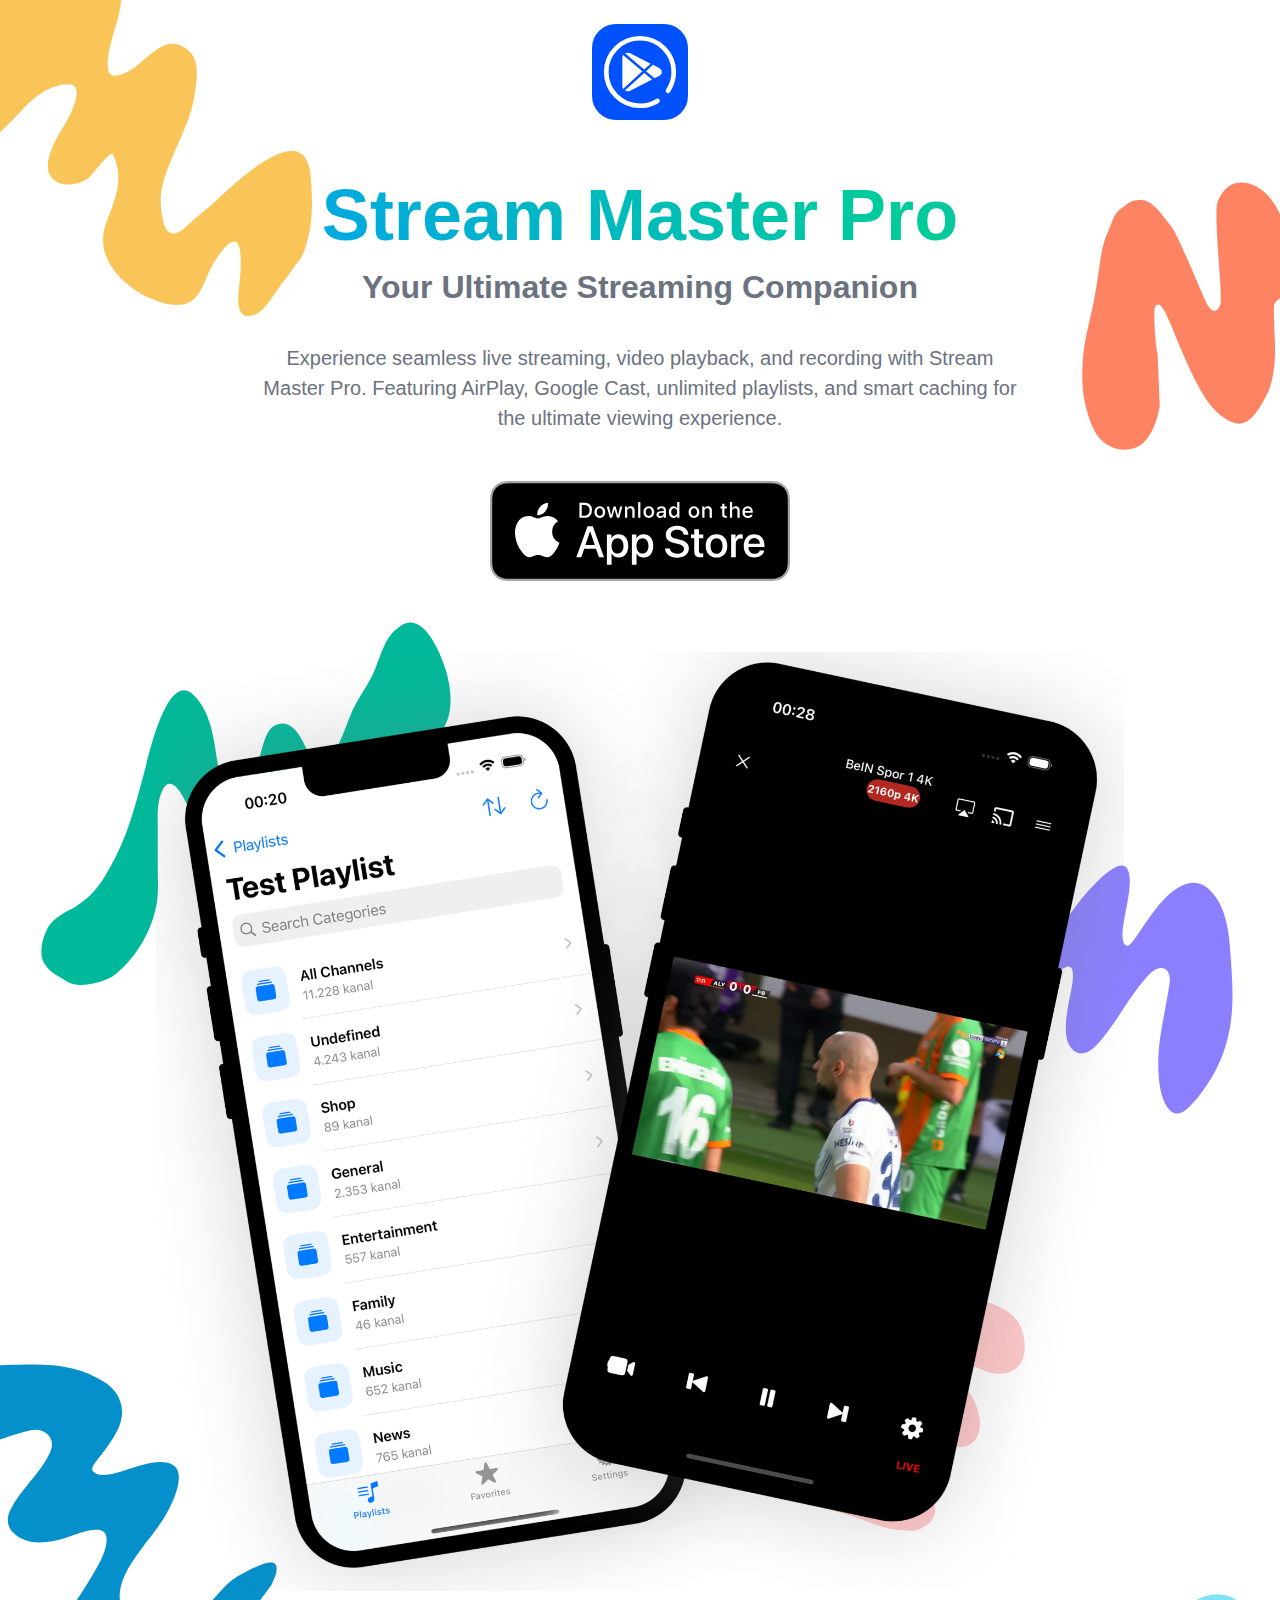
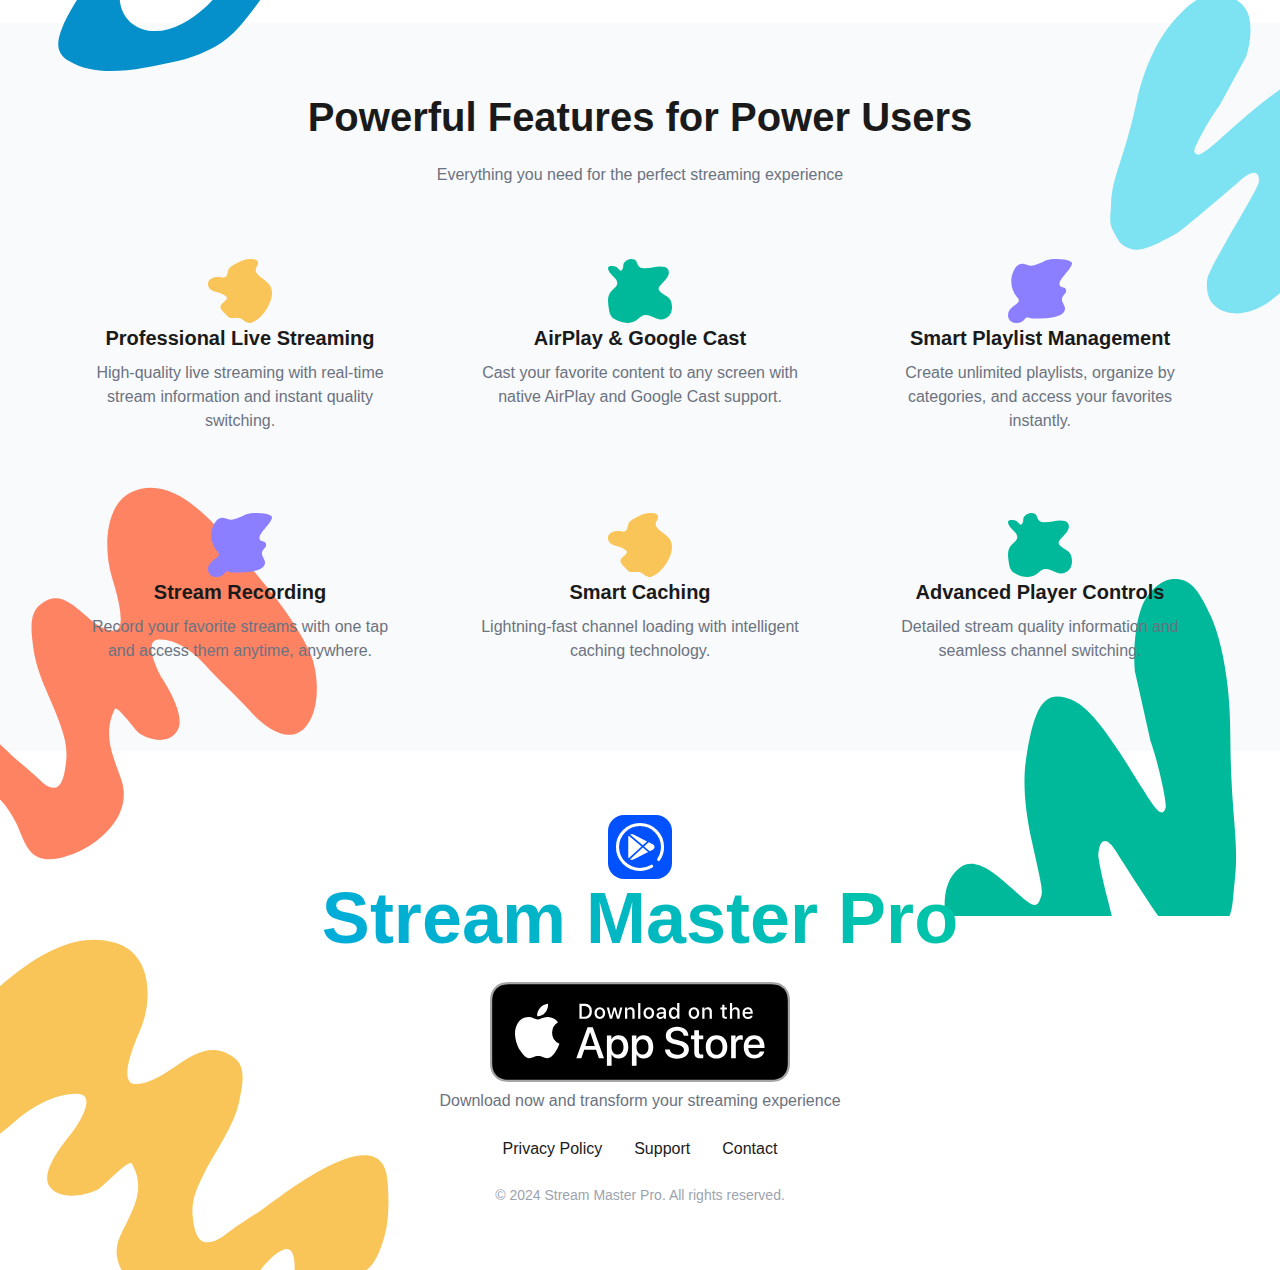
==== index.html @ 633daacf "initial" ====
<!DOCTYPE html>
<html lang="en">

<head>
    <meta charset="UTF-8">
    <meta name="viewport" content="width=device-width, initial-scale=1.0">
    <title>Stream Master Pro - Ultimate Live Streaming & Video Player App</title>

    <!-- SEO Meta Tags -->
    <meta name="description"
        content="Stream Master Pro - The ultimate iOS app for live streaming, video playback, and recording. Features AirPlay, Google Cast, unlimited playlists, and smart caching for the best streaming experience.">
    <meta name="keywords"
        content="stream master pro, ios streaming app, live streaming, video player, airplay, google cast, stream recording, playlist manager, video caching, hd streaming">

    <meta property="og:title" content="Stream Master Pro - Ultimate Streaming Experience">
    <meta property="og:description"
        content="Professional live streaming and video playback app with AirPlay, Google Cast, unlimited playlists, and smart caching features.">
    <meta property="og:image" content="./files/meta-image.jpg">

    <!-- Existing CSS files -->
    <link rel="stylesheet" href="./files/jquery-ui.css">
    <link rel="stylesheet" href="./files/motion-ui.min.css">
    <link href="./files/app.css" rel="stylesheet" type="text/css">

    <!-- Custom styles -->
    <style>
        :root {
            --jive-yellow: #FFD84D;
            --jive-coral: #FF7E65;
            --jive-green: #4CD4A9;
            --jive-purple: #9B7EFF;
            --jive-blue: #65B1FF;
            --primary-900: #1A1A1A;
        }

        body {
            font-family: -apple-system, BlinkMacSystemFont, 'Segoe UI', Roboto, Oxygen, Ubuntu, Cantarell, sans-serif;
            margin: 0;
            padding: 0;
            background-color: white;
        }

        .nav-container {
            padding: 1.5rem 2rem;
            display: flex;
            justify-content: space-between;
            align-items: center;
            max-width: 1200px;
            margin: 0 auto;
        }

        .logo img {
            height: 2rem;
        }

        .nav-buttons {
            display: flex;
            gap: 1rem;
        }

        .btn {
            padding: 0.5rem 1.5rem;
            border-radius: 9999px;
            font-weight: 500;
            text-decoration: none;
            transition: all 0.2s;
        }

        .btn-outline {
            border: 1px solid #E5E7EB;
            color: var(--primary-900);
        }

        .btn-primary {
            background-color: var(--primary-900);
            color: white;
        }

        .btn:hover {
            transform: translateY(-1px);
        }

        .hero-section {
            text-align: center;
            padding: 2rem 1rem;
            max-width: 800px;
            margin: 0 auto;
        }

        .hero-title {
            font-size: 3.5rem;
            font-weight: 800;
            color: var(--primary-900);
            margin-bottom: 1.5rem;
            line-height: 1.1;
        }

        .hero-description {
            font-size: 1.25rem;
            color: #6B7280;
            margin-bottom: 2rem;
            line-height: 1.5;
        }

        .hero-cta {
            font-size: 1.125rem;
            padding: 1rem 2rem;
        }

        .phones-section {
            position: relative;
            max-width: 1000px;
            margin: 2rem auto;
            padding: 0 1rem;
        }

        .phones-section img {
            width: 100%;
            height: auto;
        }

        .features-section {
            text-align: center;
            padding: 4rem 1rem;
            background-color: #F9FAFB;
        }

        .features-title {
            font-size: 2.5rem;
            font-weight: 700;
            color: var(--primary-900);
            margin-bottom: 1rem;
        }

        .features-subtitle {
            color: #6B7280;
            margin-bottom: 3rem;
        }

        .features-grid {
            display: grid;
            grid-template-columns: repeat(auto-fit, minmax(300px, 1fr));
            gap: 2rem;
            max-width: 1200px;
            margin: 0 auto;
            padding: 0 1rem;
        }

        .feature-card {
            padding: 1.5rem;
        }

        .feature-icon {
            width: 4rem;
            height: 4rem;
            margin-bottom: 1rem;
        }

        .feature-title {
            font-size: 1.25rem;
            font-weight: 600;
            margin-bottom: 0.5rem;
            color: var(--primary-900);
        }

        .feature-description {
            color: #6B7280;
            line-height: 1.5;
        }

        .footer {
            text-align: center;
            padding: 4rem 1rem;
        }

        .footer-logo img {
            height: 2rem;
            margin-bottom: 1rem;
        }

        .footer-text {
            color: #6B7280;
            margin-bottom: 1.5rem;
        }

        .footer-links {
            display: flex;
            justify-content: center;
            gap: 2rem;
            margin-bottom: 1.5rem;
        }

        .footer-link {
            color: var(--primary-900);
            text-decoration: none;
            transition: color 0.2s;
        }

        .footer-link:hover {
            color: var(--jive-coral);
        }

        .copyright {
            color: #9CA3AF;
            font-size: 0.875rem;
        }

        /* Decorative shapes */
        .shape {
            position: absolute;
            z-index: -1;
        }

        .shape-yellow {
            top: 0;
            left: 0;
            width: 200px;
            height: 200px;
            background-color: var(--jive-yellow);
            opacity: 0.2;
            border-radius: 50%;
        }

        .shape-coral {
            bottom: 20%;
            right: 0;
            width: 250px;
            height: 250px;
            background-color: var(--jive-coral);
            opacity: 0.2;
            border-radius: 50%;
        }

        .app-store-button {
            display: inline-block;
            margin-top: 1rem;
            transition: transform 0.2s ease;
        }

        .app-store-button:hover {
            transform: scale(1.05);
        }

        .app-store-button img {
            height: 100px;
            width: auto;
        }

        /* Renkli başlık için yeni stiller */
        .colorful-title {
            font-size: 4.5rem;
            font-weight: 900;
            text-align: center;
            background: linear-gradient(45deg,
                    #0099FF,
                    /* Mavi */
                    #00CC99,
                    /* Yeşil */
                    #9966FF,
                    /* Mor */
                    #FFCC33
                    /* Sarı */
                );
            background-size: 300% 300%;
            -webkit-background-clip: text;
            background-clip: text;
            color: transparent;
            animation: gradient 8s ease infinite;
            margin-bottom: 0.5rem;
            line-height: 1.1;
        }

        @keyframes gradient {
            0% {
                background-position: 0% 50%;
            }

            50% {
                background-position: 100% 50%;
            }

            100% {
                background-position: 0% 50%;
            }
        }

        .subtitle {
            font-size: 2rem;
            font-weight: 800;
            color: #6B7280;
            margin-bottom: 2rem;
        }
    </style>
</head>

<body class="relative">
    <div class="flex flex-col min-h-screen h-full mx-auto overflow-hidden relative">
        <nav class="nav-container" style="justify-content: center;">
            <a href="#" class="logo">
                <img src="./files/logo-full.svg" alt="Stream Master Pro" style="width: 96px; height: 96px;">
            </a>
        </nav>


        <div class="flex-grow">
            <div
                class="absolute top-0 mx-auto left-1/2 transform -translate-x-1/2 z-[-10] w-full md:w-[1200px] lg:w-[1600px] max-w-screen">
                <img src="./files/home-shapes-full.svg" class="hidden lg:block w-full h-full object-cover" alt="Shapes">
                <img src="./files/home-shapes-tablet.svg" class="hidden md:block w-full h-full object-cover"
                    alt="Shapes">
                <img src="./files/home-shapes-mobile.svg" class="md:hidden w-full h-full object-cover" alt="Shapes">
            </div>


            <section class="hero-section relative">

                <h1 class="colorful-title">Stream Master Pro</h1>
                <h2 class="subtitle">Your Ultimate Streaming Companion</h2>
                <p class="hero-description">
                    Experience seamless live streaming, video playback, and recording with Stream Master Pro.
                    Featuring AirPlay, Google Cast, unlimited playlists, and smart caching for the ultimate viewing
                    experience.
                </p>
                <a href="https://apps.apple.com/app/id6740746290" class="app-store-button" target="_blank"
                    onclick="window.open(this.href); return false;">
                    <img src="./files/app-store-badge.svg" alt="Download on the App Store">
                </a>
            </section>

            <section class="phones-section relative">
                <img src="./files/tv-phones.png" alt="Stream Master Pro App Interface">
            </section>


            <section class="features-section">
                <h2 class="features-title">Powerful Features for Power Users</h2>
                <p class="features-subtitle">Everything you need for the perfect streaming experience</p>

                <div class="features-grid">
                    <div class="feature-card relative">
                        <img src="./files/feature-1.svg" alt="Live Streaming" class="feature-icon"
                            style="display: block; margin: 0 auto;">
                        <h3 class="feature-title">Professional Live Streaming</h3>
                        <p class="feature-description">
                            High-quality live streaming with real-time stream information and instant quality switching.
                        </p>
                    </div>

                    <div class="feature-card relative">
                        <img src="./files/feature-2.svg" alt="Casting" class="feature-icon"
                            style="display: block; margin: 0 auto;">
                        <h3 class="feature-title">AirPlay & Google Cast</h3>
                        <p class="feature-description">
                            Cast your favorite content to any screen with native AirPlay and Google Cast support.
                        </p>
                    </div>

                    <div class="feature-card relative ">
                        <img src="./files/feature-3.svg" alt="Playlists" class="feature-icon"
                            style="display: block; margin: 0 auto;">
                        <h3 class="feature-title">Smart Playlist Management</h3>
                        <p class="feature-description">
                            Create unlimited playlists, organize by categories, and access your favorites instantly.
                        </p>
                    </div>

                    <div class="feature-card relative">
                        <img src="./files/feature-4.svg" alt="Recording" class="feature-icon"
                            style="display: block; margin: 0 auto;">
                        <h3 class="feature-title">Stream Recording</h3>
                        <p class="feature-description">
                            Record your favorite streams with one tap and access them anytime, anywhere.
                        </p>
                    </div>

                    <div class="feature-card relative">
                        <img src="./files/feature-5.svg" alt="Smart Caching" class="feature-icon"
                            style="display: block; margin: 0 auto;">
                        <h3 class="feature-title">Smart Caching</h3>
                        <p class="feature-description">
                            Lightning-fast channel loading with intelligent caching technology.
                        </p>
                    </div>

                    <div class="feature-card relative">
                        <img src="./files/feature-6.svg" alt="Quality Control" class="feature-icon"
                            style="display: block; margin: 0 auto;">
                        <h3 class="feature-title">Advanced Player Controls</h3>
                        <p class="feature-description">
                            Detailed stream quality information and seamless channel switching.
                        </p>
                    </div>
                </div>


            </section>
        </div>


        <footer class="footer relative">
            <div class="footer-logo">
                <img src="./files/logo-full.svg" alt="Stream Master Pro"
                    style="display: block; margin: 0 auto; width: 64px; height: 64px;">
            </div>
            <h1 class="colorful-title">Stream Master Pro</h1>
            <div class=" relative">
                <a href="https://apps.apple.com/app/id6740746290" class="app-store-button" target="_blank">
                    <img src="./files/app-store-badge.svg" alt="Download on the App Store">
                </a>
            </div>
            <p class="footer-text">Download now and transform your streaming experience</p>
            <div class="footer-links">
                <a href="./privacy-policy.html" class="footer-link">Privacy Policy</a>
                <a href="./support.html" class="footer-link">Support</a>
                <a href="mailto:support@streammasterpro.com" class="footer-link">Contact</a>
            </div>
            <p class="copyright">© 2024 Stream Master Pro. All rights reserved.</p>
        </footer>
    </div>
    <!-- Existing JS files -->
    <script src="./files/jquery.min.js"></script>
    <script src="./files/jquery-ui.min.js"></script>
    <script src="./files/flowbite.min.js"></script>
</body>

</html>
---- files/motion-ui.min.css ----
.slide-in-down.mui-enter{transition-duration:.5s;transition-timing-function:linear;-webkit-transform:translateY(-100%);transform:translateY(-100%);transition-property:opacity,-webkit-transform;transition-property:transform,opacity;transition-property:transform,opacity,-webkit-transform;-webkit-backface-visibility:hidden;backface-visibility:hidden}.slide-in-left.mui-enter,.slide-in-up.mui-enter{transition-duration:.5s;transition-timing-function:linear;transition-property:opacity,-webkit-transform;-webkit-backface-visibility:hidden}.slide-in-down.mui-enter.mui-enter-active{-webkit-transform:translateY(0);transform:translateY(0)}.slide-in-left.mui-enter{-webkit-transform:translateX(-100%);transform:translateX(-100%);transition-property:transform,opacity;transition-property:transform,opacity,-webkit-transform;backface-visibility:hidden}.slide-in-left.mui-enter.mui-enter-active{-webkit-transform:translateX(0);transform:translateX(0)}.slide-in-up.mui-enter{-webkit-transform:translateY(100%);transform:translateY(100%);transition-property:transform,opacity;transition-property:transform,opacity,-webkit-transform;backface-visibility:hidden}.slide-in-right.mui-enter,.slide-out-down.mui-leave{transition-duration:.5s;transition-timing-function:linear;transition-property:opacity,-webkit-transform;-webkit-backface-visibility:hidden}.slide-in-up.mui-enter.mui-enter-active{-webkit-transform:translateY(0);transform:translateY(0)}.slide-in-right.mui-enter{-webkit-transform:translateX(100%);transform:translateX(100%);transition-property:transform,opacity;transition-property:transform,opacity,-webkit-transform;backface-visibility:hidden}.slide-in-right.mui-enter.mui-enter-active{-webkit-transform:translateX(0);transform:translateX(0)}.slide-out-down.mui-leave{-webkit-transform:translateY(0);transform:translateY(0);transition-property:transform,opacity;transition-property:transform,opacity,-webkit-transform;backface-visibility:hidden}.slide-out-right.mui-leave,.slide-out-up.mui-leave{transition-property:opacity,-webkit-transform;-webkit-backface-visibility:hidden;transition-duration:.5s;transition-timing-function:linear}.slide-out-down.mui-leave.mui-leave-active{-webkit-transform:translateY(100%);transform:translateY(100%)}.slide-out-right.mui-leave{-webkit-transform:translateX(0);transform:translateX(0);transition-property:transform,opacity;transition-property:transform,opacity,-webkit-transform;backface-visibility:hidden}.slide-out-right.mui-leave.mui-leave-active{-webkit-transform:translateX(100%);transform:translateX(100%)}.slide-out-up.mui-leave{-webkit-transform:translateY(0);transform:translateY(0);transition-property:transform,opacity;transition-property:transform,opacity,-webkit-transform;backface-visibility:hidden}.slide-out-up.mui-leave.mui-leave-active{-webkit-transform:translateY(-100%);transform:translateY(-100%)}.slide-out-left.mui-leave{transition-duration:.5s;transition-timing-function:linear;-webkit-transform:translateX(0);transform:translateX(0);transition-property:opacity,-webkit-transform;transition-property:transform,opacity;transition-property:transform,opacity,-webkit-transform;-webkit-backface-visibility:hidden;backface-visibility:hidden}.fade-in.mui-enter,.fade-out.mui-leave{transition-property:opacity;transition-duration:.5s;transition-timing-function:linear}.slide-out-left.mui-leave.mui-leave-active{-webkit-transform:translateX(-100%);transform:translateX(-100%)}.fade-in.mui-enter{opacity:0}.fade-in.mui-enter.mui-enter-active,.fade-out.mui-leave{opacity:1}.fade-out.mui-leave.mui-leave-active{opacity:0}.hinge-in-from-top.mui-enter{transition-duration:.5s;transition-timing-function:linear;-webkit-transform:perspective(2000px) rotateX(-90deg);transform:perspective(2000px) rotateX(-90deg);-webkit-transform-origin:top;transform-origin:top;transition-property:opacity,-webkit-transform;transition-property:transform,opacity;transition-property:transform,opacity,-webkit-transform;opacity:0}.hinge-in-from-bottom.mui-enter,.hinge-in-from-right.mui-enter{transition-duration:.5s;transition-timing-function:linear;transition-property:opacity,-webkit-transform}.hinge-in-from-top.mui-enter.mui-enter-active{-webkit-transform:perspective(2000px) rotate(0);transform:perspective(2000px) rotate(0);opacity:1}.hinge-in-from-right.mui-enter{-webkit-transform:perspective(2000px) rotateY(-90deg);transform:perspective(2000px) rotateY(-90deg);-webkit-transform-origin:right;transform-origin:right;transition-property:transform,opacity;transition-property:transform,opacity,-webkit-transform;opacity:0}.hinge-in-from-right.mui-enter.mui-enter-active{-webkit-transform:perspective(2000px) rotate(0);transform:perspective(2000px) rotate(0);opacity:1}.hinge-in-from-bottom.mui-enter{-webkit-transform:perspective(2000px) rotateX(90deg);transform:perspective(2000px) rotateX(90deg);-webkit-transform-origin:bottom;transform-origin:bottom;transition-property:transform,opacity;transition-property:transform,opacity,-webkit-transform;opacity:0}.hinge-in-from-left.mui-enter,.hinge-in-from-middle-x.mui-enter{transition-duration:.5s;transition-timing-function:linear;transition-property:opacity,-webkit-transform}.hinge-in-from-bottom.mui-enter.mui-enter-active{-webkit-transform:perspective(2000px) rotate(0);transform:perspective(2000px) rotate(0);opacity:1}.hinge-in-from-left.mui-enter{-webkit-transform:perspective(2000px) rotateY(90deg);transform:perspective(2000px) rotateY(90deg);-webkit-transform-origin:left;transform-origin:left;transition-property:transform,opacity;transition-property:transform,opacity,-webkit-transform;opacity:0}.hinge-in-from-left.mui-enter.mui-enter-active{-webkit-transform:perspective(2000px) rotate(0);transform:perspective(2000px) rotate(0);opacity:1}.hinge-in-from-middle-x.mui-enter{-webkit-transform:perspective(2000px) rotateX(-90deg);transform:perspective(2000px) rotateX(-90deg);-webkit-transform-origin:center;transform-origin:center;transition-property:transform,opacity;transition-property:transform,opacity,-webkit-transform;opacity:0}.hinge-in-from-middle-y.mui-enter,.hinge-out-from-top.mui-leave{transition-duration:.5s;transition-timing-function:linear;transition-property:opacity,-webkit-transform}.hinge-in-from-middle-x.mui-enter.mui-enter-active{-webkit-transform:perspective(2000px) rotate(0);transform:perspective(2000px) rotate(0);opacity:1}.hinge-in-from-middle-y.mui-enter{-webkit-transform:perspective(2000px) rotateY(-90deg);transform:perspective(2000px) rotateY(-90deg);-webkit-transform-origin:center;transform-origin:center;transition-property:transform,opacity;transition-property:transform,opacity,-webkit-transform;opacity:0}.hinge-in-from-middle-y.mui-enter.mui-enter-active{-webkit-transform:perspective(2000px) rotate(0);transform:perspective(2000px) rotate(0);opacity:1}.hinge-out-from-top.mui-leave{-webkit-transform:perspective(2000px) rotate(0);transform:perspective(2000px) rotate(0);-webkit-transform-origin:top;transform-origin:top;transition-property:transform,opacity;transition-property:transform,opacity,-webkit-transform;opacity:1}.hinge-out-from-bottom.mui-leave,.hinge-out-from-right.mui-leave{transition-duration:.5s;transition-timing-function:linear;transition-property:opacity,-webkit-transform}.hinge-out-from-top.mui-leave.mui-leave-active{-webkit-transform:perspective(2000px) rotateX(-90deg);transform:perspective(2000px) rotateX(-90deg);opacity:0}.hinge-out-from-right.mui-leave{-webkit-transform:perspective(2000px) rotate(0);transform:perspective(2000px) rotate(0);-webkit-transform-origin:right;transform-origin:right;transition-property:transform,opacity;transition-property:transform,opacity,-webkit-transform;opacity:1}.hinge-out-from-right.mui-leave.mui-leave-active{-webkit-transform:perspective(2000px) rotateY(-90deg);transform:perspective(2000px) rotateY(-90deg);opacity:0}.hinge-out-from-bottom.mui-leave{-webkit-transform:perspective(2000px) rotate(0);transform:perspective(2000px) rotate(0);-webkit-transform-origin:bottom;transform-origin:bottom;transition-property:transform,opacity;transition-property:transform,opacity,-webkit-transform;opacity:1}.hinge-out-from-left.mui-leave,.hinge-out-from-middle-x.mui-leave{transition-duration:.5s;transition-timing-function:linear;transition-property:opacity,-webkit-transform}.hinge-out-from-bottom.mui-leave.mui-leave-active{-webkit-transform:perspective(2000px) rotateX(90deg);transform:perspective(2000px) rotateX(90deg);opacity:0}.hinge-out-from-left.mui-leave{-webkit-transform:perspective(2000px) rotate(0);transform:perspective(2000px) rotate(0);-webkit-transform-origin:left;transform-origin:left;transition-property:transform,opacity;transition-property:transform,opacity,-webkit-transform;opacity:1}.hinge-out-from-left.mui-leave.mui-leave-active{-webkit-transform:perspective(2000px) rotateY(90deg);transform:perspective(2000px) rotateY(90deg);opacity:0}.hinge-out-from-middle-x.mui-leave{-webkit-transform:perspective(2000px) rotate(0);transform:perspective(2000px) rotate(0);-webkit-transform-origin:center;transform-origin:center;transition-property:transform,opacity;transition-property:transform,opacity,-webkit-transform;opacity:1}.hinge-out-from-middle-y.mui-leave,.scale-in-up.mui-enter{transition-duration:.5s;transition-timing-function:linear;transition-property:opacity,-webkit-transform}.hinge-out-from-middle-x.mui-leave.mui-leave-active{-webkit-transform:perspective(2000px) rotateX(-90deg);transform:perspective(2000px) rotateX(-90deg);opacity:0}.hinge-out-from-middle-y.mui-leave{-webkit-transform:perspective(2000px) rotate(0);transform:perspective(2000px) rotate(0);-webkit-transform-origin:center;transform-origin:center;transition-property:transform,opacity;transition-property:transform,opacity,-webkit-transform;opacity:1}.hinge-out-from-middle-y.mui-leave.mui-leave-active{-webkit-transform:perspective(2000px) rotateY(-90deg);transform:perspective(2000px) rotateY(-90deg);opacity:0}.scale-in-up.mui-enter{-webkit-transform:scale(.5);transform:scale(.5);transition-property:transform,opacity;transition-property:transform,opacity,-webkit-transform;opacity:0}.scale-in-down.mui-enter,.scale-out-up.mui-leave{transition-duration:.5s;transition-timing-function:linear;transition-property:opacity,-webkit-transform}.scale-in-up.mui-enter.mui-enter-active{-webkit-transform:scale(1);transform:scale(1);opacity:1}.scale-in-down.mui-enter{-webkit-transform:scale(1.5);transform:scale(1.5);transition-property:transform,opacity;transition-property:transform,opacity,-webkit-transform;opacity:0}.scale-in-down.mui-enter.mui-enter-active{-webkit-transform:scale(1);transform:scale(1);opacity:1}.scale-out-up.mui-leave{-webkit-transform:scale(1);transform:scale(1);transition-property:transform,opacity;transition-property:transform,opacity,-webkit-transform;opacity:1}.scale-out-down.mui-leave,.spin-in.mui-enter{transition-duration:.5s;transition-timing-function:linear;transition-property:opacity,-webkit-transform}.scale-out-up.mui-leave.mui-leave-active{-webkit-transform:scale(1.5);transform:scale(1.5);opacity:0}.scale-out-down.mui-leave{-webkit-transform:scale(1);transform:scale(1);transition-property:transform,opacity;transition-property:transform,opacity,-webkit-transform;opacity:1}.scale-out-down.mui-leave.mui-leave-active{-webkit-transform:scale(.5);transform:scale(.5);opacity:0}.spin-in.mui-enter{-webkit-transform:rotate(-.75turn);transform:rotate(-.75turn);transition-property:transform,opacity;transition-property:transform,opacity,-webkit-transform;opacity:0}.spin-in-ccw.mui-enter,.spin-out.mui-leave{transition-property:opacity,-webkit-transform;transition-duration:.5s;transition-timing-function:linear}.spin-in.mui-enter.mui-enter-active{-webkit-transform:rotate(0);transform:rotate(0);opacity:1}.spin-out.mui-leave{-webkit-transform:rotate(0);transform:rotate(0);transition-property:transform,opacity;transition-property:transform,opacity,-webkit-transform;opacity:1}.spin-out.mui-leave.mui-leave-active{-webkit-transform:rotate(.75turn);transform:rotate(.75turn);opacity:0}.spin-in-ccw.mui-enter{-webkit-transform:rotate(.75turn);transform:rotate(.75turn);transition-property:transform,opacity;transition-property:transform,opacity,-webkit-transform;opacity:0}.spin-in-ccw.mui-enter.mui-enter-active{-webkit-transform:rotate(0);transform:rotate(0);opacity:1}.spin-out-ccw.mui-leave{transition-duration:.5s;transition-timing-function:linear;-webkit-transform:rotate(0);transform:rotate(0);transition-property:opacity,-webkit-transform;transition-property:transform,opacity;transition-property:transform,opacity,-webkit-transform;opacity:1}.spin-out-ccw.mui-leave.mui-leave-active{-webkit-transform:rotate(-.75turn);transform:rotate(-.75turn);opacity:0}.slow{transition-duration:750ms!important}.linear{transition-timing-function:linear!important;-webkit-animation-timing-function:linear!important;animation-timing-function:linear!important}.ease{transition-timing-function:ease!important;-webkit-animation-timing-function:ease!important;animation-timing-function:ease!important}.ease-in{transition-timing-function:ease-in!important;-webkit-animation-timing-function:ease-in!important;animation-timing-function:ease-in!important}.ease-out{transition-timing-function:ease-out!important;-webkit-animation-timing-function:ease-out!important;animation-timing-function:ease-out!important}.ease-in-out{transition-timing-function:ease-in-out!important;-webkit-animation-timing-function:ease-in-out!important;animation-timing-function:ease-in-out!important}.bounce-in{transition-timing-function:cubic-bezier(.485,.155,.24,1.245)!important;-webkit-animation-timing-function:cubic-bezier(.485,.155,.24,1.245)!important;animation-timing-function:cubic-bezier(.485,.155,.24,1.245)!important}.bounce-out{transition-timing-function:cubic-bezier(.485,.155,.515,.845)!important;-webkit-animation-timing-function:cubic-bezier(.485,.155,.515,.845)!important;animation-timing-function:cubic-bezier(.485,.155,.515,.845)!important}.bounce-in-out{transition-timing-function:cubic-bezier(.76,-.245,.24,1.245)!important;-webkit-animation-timing-function:cubic-bezier(.76,-.245,.24,1.245)!important;animation-timing-function:cubic-bezier(.76,-.245,.24,1.245)!important}.short-delay{transition-delay:.3s!important;-webkit-animation-delay:.3s!important;animation-delay:.3s!important}.long-delay{transition-delay:.7s!important;-webkit-animation-delay:.7s!important;animation-delay:.7s!important}.shake{-webkit-animation-name:shake-7;animation-name:shake-7}@-webkit-keyframes shake-7{0%,10%,20%,30%,40%,50%,60%,70%,80%,90%{-webkit-transform:translateX(7%);transform:translateX(7%)}15%,25%,35%,45%,5%,55%,65%,75%,85%,95%{-webkit-transform:translateX(-7%);transform:translateX(-7%)}}@keyframes shake-7{0%,10%,20%,30%,40%,50%,60%,70%,80%,90%{-webkit-transform:translateX(7%);transform:translateX(7%)}15%,25%,35%,45%,5%,55%,65%,75%,85%,95%{-webkit-transform:translateX(-7%);transform:translateX(-7%)}}.spin-cw{-webkit-animation-name:spin-cw-1turn;animation-name:spin-cw-1turn}@-webkit-keyframes spin-cw-1turn{0%{-webkit-transform:rotate(-1turn);transform:rotate(-1turn)}100%{-webkit-transform:rotate(0);transform:rotate(0)}}.spin-ccw{-webkit-animation-name:spin-cw-1turn;animation-name:spin-cw-1turn}@keyframes spin-cw-1turn{0%,100%{-webkit-transform:rotate(0);transform:rotate(0)}100%{-webkit-transform:rotate(1turn);transform:rotate(1turn)}}.wiggle{-webkit-animation-name:wiggle-7deg;animation-name:wiggle-7deg}@-webkit-keyframes wiggle-7deg{40%,50%,60%{-webkit-transform:rotate(7deg);transform:rotate(7deg)}35%,45%,55%,65%{-webkit-transform:rotate(-7deg);transform:rotate(-7deg)}0%,100%,30%,70%{-webkit-transform:rotate(0);transform:rotate(0)}}@keyframes wiggle-7deg{40%,50%,60%{-webkit-transform:rotate(7deg);transform:rotate(7deg)}35%,45%,55%,65%{-webkit-transform:rotate(-7deg);transform:rotate(-7deg)}0%,100%,30%,70%{-webkit-transform:rotate(0);transform:rotate(0)}}.shake,.spin-ccw,.spin-cw,.wiggle{-webkit-animation-duration:.5s;animation-duration:.5s}.infinite{-webkit-animation-iteration-count:infinite;animation-iteration-count:infinite}.slow{-webkit-animation-duration:750ms!important;animation-duration:750ms!important}.fast{transition-duration:250ms!important;-webkit-animation-duration:250ms!important;animation-duration:250ms!important}
---- files/app.css ----
/*
! tailwindcss v3.3.3 | MIT License | https://tailwindcss.com
*/

/*
1. Prevent padding and border from affecting element width. (https://github.com/mozdevs/cssremedy/issues/4)
2. Allow adding a border to an element by just adding a border-width. (https://github.com/tailwindcss/tailwindcss/pull/116)
*/

*,
::before,
::after {
  box-sizing: border-box;
  /* 1 */
  border-width: 0;
  /* 2 */
  border-style: solid;
  /* 2 */
  border-color: #E5E7EB;
  /* 2 */
}

::before,
::after {
  --tw-content: '';
}

/*
1. Use a consistent sensible line-height in all browsers.
2. Prevent adjustments of font size after orientation changes in iOS.
3. Use a more readable tab size.
4. Use the user's configured `sans` font-family by default.
5. Use the user's configured `sans` font-feature-settings by default.
6. Use the user's configured `sans` font-variation-settings by default.
*/

html {
  line-height: 1.5;
  /* 1 */
  -webkit-text-size-adjust: 100%;
  /* 2 */
  -moz-tab-size: 4;
  /* 3 */
  -o-tab-size: 4;
     tab-size: 4;
  /* 3 */
  font-family: Uncut Sans, ui-sans-serif, system-ui, -apple-system, BlinkMacSystemFont, "Segoe UI", Roboto, "Helvetica Neue", Arial, "Noto Sans", sans-serif, "Apple Color Emoji", "Segoe UI Emoji", "Segoe UI Symbol", "Noto Color Emoji";
  /* 4 */
  font-feature-settings: normal;
  /* 5 */
  font-variation-settings: normal;
  /* 6 */
}

/*
1. Remove the margin in all browsers.
2. Inherit line-height from `html` so users can set them as a class directly on the `html` element.
*/

body {
  margin: 0;
  /* 1 */
  line-height: inherit;
  /* 2 */
}

/*
1. Add the correct height in Firefox.
2. Correct the inheritance of border color in Firefox. (https://bugzilla.mozilla.org/show_bug.cgi?id=190655)
3. Ensure horizontal rules are visible by default.
*/

hr {
  height: 0;
  /* 1 */
  color: inherit;
  /* 2 */
  border-top-width: 1px;
  /* 3 */
}

/*
Add the correct text decoration in Chrome, Edge, and Safari.
*/

abbr:where([title]) {
  -webkit-text-decoration: underline dotted;
          text-decoration: underline dotted;
}

/*
Remove the default font size and weight for headings.
*/

h1,
h2,
h3,
h4,
h5,
h6 {
  font-size: inherit;
  font-weight: inherit;
}

/*
Reset links to optimize for opt-in styling instead of opt-out.
*/

a {
  color: inherit;
  text-decoration: inherit;
}

/*
Add the correct font weight in Edge and Safari.
*/

b,
strong {
  font-weight: bolder;
}

/*
1. Use the user's configured `mono` font family by default.
2. Correct the odd `em` font sizing in all browsers.
*/

code,
kbd,
samp,
pre {
  font-family: ui-monospace, SFMono-Regular, Menlo, Monaco, Consolas, "Liberation Mono", "Courier New", monospace;
  /* 1 */
  font-size: 1em;
  /* 2 */
}

/*
Add the correct font size in all browsers.
*/

small {
  font-size: 80%;
}

/*
Prevent `sub` and `sup` elements from affecting the line height in all browsers.
*/

sub,
sup {
  font-size: 75%;
  line-height: 0;
  position: relative;
  vertical-align: baseline;
}

sub {
  bottom: -0.25em;
}

sup {
  top: -0.5em;
}

/*
1. Remove text indentation from table contents in Chrome and Safari. (https://bugs.chromium.org/p/chromium/issues/detail?id=999088, https://bugs.webkit.org/show_bug.cgi?id=201297)
2. Correct table border color inheritance in all Chrome and Safari. (https://bugs.chromium.org/p/chromium/issues/detail?id=935729, https://bugs.webkit.org/show_bug.cgi?id=195016)
3. Remove gaps between table borders by default.
*/

table {
  text-indent: 0;
  /* 1 */
  border-color: inherit;
  /* 2 */
  border-collapse: collapse;
  /* 3 */
}

/*
1. Change the font styles in all browsers.
2. Remove the margin in Firefox and Safari.
3. Remove default padding in all browsers.
*/

button,
input,
optgroup,
select,
textarea {
  font-family: inherit;
  /* 1 */
  font-feature-settings: inherit;
  /* 1 */
  font-variation-settings: inherit;
  /* 1 */
  font-size: 100%;
  /* 1 */
  font-weight: inherit;
  /* 1 */
  line-height: inherit;
  /* 1 */
  color: inherit;
  /* 1 */
  margin: 0;
  /* 2 */
  padding: 0;
  /* 3 */
}

/*
Remove the inheritance of text transform in Edge and Firefox.
*/

button,
select {
  text-transform: none;
}

/*
1. Correct the inability to style clickable types in iOS and Safari.
2. Remove default button styles.
*/

button,
[type='button'],
[type='reset'],
[type='submit'] {
  -webkit-appearance: button;
  /* 1 */
  background-color: transparent;
  /* 2 */
  background-image: none;
  /* 2 */
}

/*
Use the modern Firefox focus style for all focusable elements.
*/

:-moz-focusring {
  outline: auto;
}

/*
Remove the additional `:invalid` styles in Firefox. (https://github.com/mozilla/gecko-dev/blob/2f9eacd9d3d995c937b4251a5557d95d494c9be1/layout/style/res/forms.css#L728-L737)
*/

:-moz-ui-invalid {
  box-shadow: none;
}

/*
Add the correct vertical alignment in Chrome and Firefox.
*/

progress {
  vertical-align: baseline;
}

/*
Correct the cursor style of increment and decrement buttons in Safari.
*/

::-webkit-inner-spin-button,
::-webkit-outer-spin-button {
  height: auto;
}

/*
1. Correct the odd appearance in Chrome and Safari.
2. Correct the outline style in Safari.
*/

[type='search'] {
  -webkit-appearance: textfield;
  /* 1 */
  outline-offset: -2px;
  /* 2 */
}

/*
Remove the inner padding in Chrome and Safari on macOS.
*/

::-webkit-search-decoration {
  -webkit-appearance: none;
}

/*
1. Correct the inability to style clickable types in iOS and Safari.
2. Change font properties to `inherit` in Safari.
*/

::-webkit-file-upload-button {
  -webkit-appearance: button;
  /* 1 */
  font: inherit;
  /* 2 */
}

/*
Add the correct display in Chrome and Safari.
*/

summary {
  display: list-item;
}

/*
Removes the default spacing and border for appropriate elements.
*/

blockquote,
dl,
dd,
h1,
h2,
h3,
h4,
h5,
h6,
hr,
figure,
p,
pre {
  margin: 0;
}

fieldset {
  margin: 0;
  padding: 0;
}

legend {
  padding: 0;
}

ol,
ul,
menu {
  list-style: none;
  margin: 0;
  padding: 0;
}

/*
Reset default styling for dialogs.
*/

dialog {
  padding: 0;
}

/*
Prevent resizing textareas horizontally by default.
*/

textarea {
  resize: vertical;
}

/*
1. Reset the default placeholder opacity in Firefox. (https://github.com/tailwindlabs/tailwindcss/issues/3300)
2. Set the default placeholder color to the user's configured gray 400 color.
*/

input::-moz-placeholder, textarea::-moz-placeholder {
  opacity: 1;
  /* 1 */
  color: #9CA3AF;
  /* 2 */
}

input::placeholder,
textarea::placeholder {
  opacity: 1;
  /* 1 */
  color: #9CA3AF;
  /* 2 */
}

/*
Set the default cursor for buttons.
*/

button,
[role="button"] {
  cursor: pointer;
}

/*
Make sure disabled buttons don't get the pointer cursor.
*/

:disabled {
  cursor: default;
}

/*
1. Make replaced elements `display: block` by default. (https://github.com/mozdevs/cssremedy/issues/14)
2. Add `vertical-align: middle` to align replaced elements more sensibly by default. (https://github.com/jensimmons/cssremedy/issues/14#issuecomment-634934210)
   This can trigger a poorly considered lint error in some tools but is included by design.
*/

img,
svg,
video,
canvas,
audio,
iframe,
embed,
object {
  display: block;
  /* 1 */
  vertical-align: middle;
  /* 2 */
}

/*
Constrain images and videos to the parent width and preserve their intrinsic aspect ratio. (https://github.com/mozdevs/cssremedy/issues/14)
*/

img,
video {
  max-width: 100%;
  height: auto;
}

/* Make elements with the HTML hidden attribute stay hidden by default */

[hidden] {
  display: none;
}

.tooltip-arrow,.tooltip-arrow:before {
  position: absolute;
  width: 8px;
  height: 8px;
  background: inherit;
}

.tooltip-arrow {
  visibility: hidden;
}

.tooltip-arrow:before {
  content: "";
  visibility: visible;
  transform: rotate(45deg);
}

[data-tooltip-style^='light'] + .tooltip > .tooltip-arrow:before {
  border-style: solid;
  border-color: #e5e7eb;
}

[data-tooltip-style^='light'] + .tooltip[data-popper-placement^='top'] > .tooltip-arrow:before {
  border-bottom-width: 1px;
  border-right-width: 1px;
}

[data-tooltip-style^='light'] + .tooltip[data-popper-placement^='right'] > .tooltip-arrow:before {
  border-bottom-width: 1px;
  border-left-width: 1px;
}

[data-tooltip-style^='light'] + .tooltip[data-popper-placement^='bottom'] > .tooltip-arrow:before {
  border-top-width: 1px;
  border-left-width: 1px;
}

[data-tooltip-style^='light'] + .tooltip[data-popper-placement^='left'] > .tooltip-arrow:before {
  border-top-width: 1px;
  border-right-width: 1px;
}

.tooltip[data-popper-placement^='top'] > .tooltip-arrow {
  bottom: -4px;
}

.tooltip[data-popper-placement^='bottom'] > .tooltip-arrow {
  top: -4px;
}

.tooltip[data-popper-placement^='left'] > .tooltip-arrow {
  right: -4px;
}

.tooltip[data-popper-placement^='right'] > .tooltip-arrow {
  left: -4px;
}

.tooltip.invisible > .tooltip-arrow:before {
  visibility: hidden;
}

[data-popper-arrow],[data-popper-arrow]:before {
  position: absolute;
  width: 8px;
  height: 8px;
  background: inherit;
}

[data-popper-arrow] {
  visibility: hidden;
}

[data-popper-arrow]:before {
  content: "";
  visibility: visible;
  transform: rotate(45deg);
}

[data-popper-arrow]:after {
  content: "";
  visibility: visible;
  transform: rotate(45deg);
  position: absolute;
  width: 9px;
  height: 9px;
  background: inherit;
}

[role="tooltip"] > [data-popper-arrow]:before {
  border-style: solid;
  border-color: #e5e7eb;
}

.dark [role="tooltip"] > [data-popper-arrow]:before {
  border-style: solid;
  border-color: #4b5563;
}

[role="tooltip"] > [data-popper-arrow]:after {
  border-style: solid;
  border-color: #e5e7eb;
}

.dark [role="tooltip"] > [data-popper-arrow]:after {
  border-style: solid;
  border-color: #4b5563;
}

[data-popover][role="tooltip"][data-popper-placement^='top'] > [data-popper-arrow]:before {
  border-bottom-width: 1px;
  border-right-width: 1px;
}

[data-popover][role="tooltip"][data-popper-placement^='top'] > [data-popper-arrow]:after {
  border-bottom-width: 1px;
  border-right-width: 1px;
}

[data-popover][role="tooltip"][data-popper-placement^='right'] > [data-popper-arrow]:before {
  border-bottom-width: 1px;
  border-left-width: 1px;
}

[data-popover][role="tooltip"][data-popper-placement^='right'] > [data-popper-arrow]:after {
  border-bottom-width: 1px;
  border-left-width: 1px;
}

[data-popover][role="tooltip"][data-popper-placement^='bottom'] > [data-popper-arrow]:before {
  border-top-width: 1px;
  border-left-width: 1px;
}

[data-popover][role="tooltip"][data-popper-placement^='bottom'] > [data-popper-arrow]:after {
  border-top-width: 1px;
  border-left-width: 1px;
}

[data-popover][role="tooltip"][data-popper-placement^='left'] > [data-popper-arrow]:before {
  border-top-width: 1px;
  border-right-width: 1px;
}

[data-popover][role="tooltip"][data-popper-placement^='left'] > [data-popper-arrow]:after {
  border-top-width: 1px;
  border-right-width: 1px;
}

[data-popover][role="tooltip"][data-popper-placement^='top'] > [data-popper-arrow] {
  bottom: -5px;
}

[data-popover][role="tooltip"][data-popper-placement^='bottom'] > [data-popper-arrow] {
  top: -5px;
}

[data-popover][role="tooltip"][data-popper-placement^='left'] > [data-popper-arrow] {
  right: -5px;
}

[data-popover][role="tooltip"][data-popper-placement^='right'] > [data-popper-arrow] {
  left: -5px;
}

[role="tooltip"].invisible > [data-popper-arrow]:before {
  visibility: hidden;
}

[role="tooltip"].invisible > [data-popper-arrow]:after {
  visibility: hidden;
}

[type='text'],[type='email'],[type='url'],[type='password'],[type='number'],[type='date'],[type='datetime-local'],[type='month'],[type='search'],[type='tel'],[type='time'],[type='week'],[multiple],textarea,select {
  -webkit-appearance: none;
     -moz-appearance: none;
          appearance: none;
  background-color: #fff;
  border-color: #6B7280;
  border-width: 1px;
  border-radius: 0px;
  padding-top: 0.5rem;
  padding-right: 0.75rem;
  padding-bottom: 0.5rem;
  padding-left: 0.75rem;
  font-size: 1rem;
  line-height: 1.5rem;
  --tw-shadow: 0 0 #0000;
}

[type='text']:focus, [type='email']:focus, [type='url']:focus, [type='password']:focus, [type='number']:focus, [type='date']:focus, [type='datetime-local']:focus, [type='month']:focus, [type='search']:focus, [type='tel']:focus, [type='time']:focus, [type='week']:focus, [multiple]:focus, textarea:focus, select:focus {
  outline: 2px solid transparent;
  outline-offset: 2px;
  --tw-ring-inset: var(--tw-empty,/*!*/ /*!*/);
  --tw-ring-offset-width: 0px;
  --tw-ring-offset-color: #fff;
  --tw-ring-color: #1C64F2;
  --tw-ring-offset-shadow: var(--tw-ring-inset) 0 0 0 var(--tw-ring-offset-width) var(--tw-ring-offset-color);
  --tw-ring-shadow: var(--tw-ring-inset) 0 0 0 calc(1px + var(--tw-ring-offset-width)) var(--tw-ring-color);
  box-shadow: var(--tw-ring-offset-shadow), var(--tw-ring-shadow), var(--tw-shadow);
  border-color: #1C64F2;
}

input::-moz-placeholder, textarea::-moz-placeholder {
  color: #6B7280;
  opacity: 1;
}

input::placeholder,textarea::placeholder {
  color: #6B7280;
  opacity: 1;
}

::-webkit-datetime-edit-fields-wrapper {
  padding: 0;
}

::-webkit-date-and-time-value {
  min-height: 1.5em;
}

select:not([size]) {
  background-image: url("data:image/svg+xml,%3csvg aria-hidden='true' xmlns='http://www.w3.org/2000/svg' fill='none' viewBox='0 0 10 6'%3e %3cpath stroke='%236B7280' stroke-linecap='round' stroke-linejoin='round' stroke-width='2' d='m1 1 4 4 4-4'/%3e %3c/svg%3e");
  background-position: right 0.75rem center;
  background-repeat: no-repeat;
  background-size: 0.75em 0.75em;
  padding-right: 2.5rem;
  -webkit-print-color-adjust: exact;
          print-color-adjust: exact;
}

[multiple] {
  background-image: initial;
  background-position: initial;
  background-repeat: unset;
  background-size: initial;
  padding-right: 0.75rem;
  -webkit-print-color-adjust: unset;
          print-color-adjust: unset;
}

[type='checkbox'],[type='radio'] {
  -webkit-appearance: none;
     -moz-appearance: none;
          appearance: none;
  padding: 0;
  -webkit-print-color-adjust: exact;
          print-color-adjust: exact;
  display: inline-block;
  vertical-align: middle;
  background-origin: border-box;
  -webkit-user-select: none;
     -moz-user-select: none;
          user-select: none;
  flex-shrink: 0;
  height: 1rem;
  width: 1rem;
  color: #1C64F2;
  background-color: #fff;
  border-color: #6B7280;
  border-width: 1px;
  --tw-shadow: 0 0 #0000;
}

[type='checkbox'] {
  border-radius: 0px;
}

[type='radio'] {
  border-radius: 100%;
}

[type='checkbox']:focus,[type='radio']:focus {
  outline: 2px solid transparent;
  outline-offset: 2px;
  --tw-ring-inset: var(--tw-empty,/*!*/ /*!*/);
  --tw-ring-offset-width: 2px;
  --tw-ring-offset-color: #fff;
  --tw-ring-color: #1C64F2;
  --tw-ring-offset-shadow: var(--tw-ring-inset) 0 0 0 var(--tw-ring-offset-width) var(--tw-ring-offset-color);
  --tw-ring-shadow: var(--tw-ring-inset) 0 0 0 calc(2px + var(--tw-ring-offset-width)) var(--tw-ring-color);
  box-shadow: var(--tw-ring-offset-shadow), var(--tw-ring-shadow), var(--tw-shadow);
}

[type='checkbox']:checked,[type='radio']:checked,.dark [type='checkbox']:checked,.dark [type='radio']:checked {
  border-color: transparent;
  background-color: currentColor;
  background-size: 0.55em 0.55em;
  background-position: center;
  background-repeat: no-repeat;
}

[type='checkbox']:checked {
  background-image: url("data:image/svg+xml,%3csvg aria-hidden='true' xmlns='http://www.w3.org/2000/svg' fill='none' viewBox='0 0 16 12'%3e %3cpath stroke='white' stroke-linecap='round' stroke-linejoin='round' stroke-width='3' d='M1 5.917 5.724 10.5 15 1.5'/%3e %3c/svg%3e");
  background-repeat: no-repeat;
  background-size: 0.55em 0.55em;
  -webkit-print-color-adjust: exact;
          print-color-adjust: exact;
}

[type='radio']:checked {
  background-image: url("data:image/svg+xml,%3csvg viewBox='0 0 16 16' fill='white' xmlns='http://www.w3.org/2000/svg'%3e%3ccircle cx='8' cy='8' r='3'/%3e%3c/svg%3e");
  background-size: 1em 1em;
}

.dark [type='radio']:checked {
  background-image: url("data:image/svg+xml,%3csvg viewBox='0 0 16 16' fill='white' xmlns='http://www.w3.org/2000/svg'%3e%3ccircle cx='8' cy='8' r='3'/%3e%3c/svg%3e");
  background-size: 1em 1em;
}

[type='checkbox']:indeterminate {
  background-image: url("data:image/svg+xml,%3csvg aria-hidden='true' xmlns='http://www.w3.org/2000/svg' fill='none' viewBox='0 0 16 12'%3e %3cpath stroke='white' stroke-linecap='round' stroke-linejoin='round' stroke-width='3' d='M1 5.917 5.724 10.5 15 1.5'/%3e %3c/svg%3e");
  background-color: currentColor;
  border-color: transparent;
  background-position: center;
  background-repeat: no-repeat;
  background-size: 0.55em 0.55em;
  -webkit-print-color-adjust: exact;
          print-color-adjust: exact;
}

[type='checkbox']:indeterminate:hover,[type='checkbox']:indeterminate:focus {
  border-color: transparent;
  background-color: currentColor;
}

[type='file'] {
  background: unset;
  border-color: inherit;
  border-width: 0;
  border-radius: 0;
  padding: 0;
  font-size: unset;
  line-height: inherit;
}

[type='file']:focus {
  outline: 1px auto inherit;
}

input[type=file]::file-selector-button {
  color: white;
  background: #1F2937;
  border: 0;
  font-weight: 500;
  font-size: 0.875rem;
  cursor: pointer;
  padding-top: 0.625rem;
  padding-bottom: 0.625rem;
  padding-left: 2rem;
  padding-right: 1rem;
  -webkit-margin-start: -1rem;
          margin-inline-start: -1rem;
  -webkit-margin-end: 1rem;
          margin-inline-end: 1rem;
}

input[type=file]::file-selector-button:hover {
  background: #374151;
}

.dark input[type=file]::file-selector-button {
  color: white;
  background: #4B5563;
}

.dark input[type=file]::file-selector-button:hover {
  background: #6B7280;
}

input[type="range"]::-webkit-slider-thumb {
  height: 1.25rem;
  width: 1.25rem;
  background: #1C64F2;
  border-radius: 9999px;
  border: 0;
  appearance: none;
  -moz-appearance: none;
  -webkit-appearance: none;
  cursor: pointer;
}

input[type="range"]:disabled::-webkit-slider-thumb {
  background: #9CA3AF;
}

.dark input[type="range"]:disabled::-webkit-slider-thumb {
  background: #6B7280;
}

input[type="range"]:focus::-webkit-slider-thumb {
  outline: 2px solid transparent;
  outline-offset: 2px;
  --tw-ring-offset-shadow: var(--tw-ring-inset) 0 0 0 var(--tw-ring-offset-width) var(--tw-ring-offset-color);
  --tw-ring-shadow: var(--tw-ring-inset) 0 0 0 calc(4px + var(--tw-ring-offset-width)) var(--tw-ring-color);
  box-shadow: var(--tw-ring-offset-shadow), var(--tw-ring-shadow), var(--tw-shadow, 0 0 #0000);
  --tw-ring-opacity: 1px;
  --tw-ring-color: rgb(164 202 254 / var(--tw-ring-opacity));
}

input[type="range"]::-moz-range-thumb {
  height: 1.25rem;
  width: 1.25rem;
  background: #1C64F2;
  border-radius: 9999px;
  border: 0;
  appearance: none;
  -moz-appearance: none;
  -webkit-appearance: none;
  cursor: pointer;
}

input[type="range"]:disabled::-moz-range-thumb {
  background: #9CA3AF;
}

.dark input[type="range"]:disabled::-moz-range-thumb {
  background: #6B7280;
}

input[type="range"]::-moz-range-progress {
  background: #3F83F8;
}

input[type="range"]::-ms-fill-lower {
  background: #3F83F8;
}

.toggle-bg:after {
  content: "";
  position: absolute;
  top: 0.125rem;
  left: 0.125rem;
  background: white;
  border-color: #D1D5DB;
  border-width: 1px;
  border-radius: 9999px;
  height: 1.25rem;
  width: 1.25rem;
  transition-property: background-color,border-color,color,fill,stroke,opacity,box-shadow,transform,filter,backdrop-filter,-webkit-backdrop-filter;
  transition-duration: .15s;
  box-shadow: var(--tw-ring-inset) 0 0 0 calc(0px + var(--tw-ring-offset-width)) var(--tw-ring-color);
}

input:checked + .toggle-bg:after {
  transform: translateX(100%);;
  border-color: white;
}

input:checked + .toggle-bg {
  background: #1C64F2;
  border-color: #1C64F2;
}

*, ::before, ::after {
  --tw-border-spacing-x: 0;
  --tw-border-spacing-y: 0;
  --tw-translate-x: 0;
  --tw-translate-y: 0;
  --tw-rotate: 0;
  --tw-skew-x: 0;
  --tw-skew-y: 0;
  --tw-scale-x: 1;
  --tw-scale-y: 1;
  --tw-pan-x:  ;
  --tw-pan-y:  ;
  --tw-pinch-zoom:  ;
  --tw-scroll-snap-strictness: proximity;
  --tw-gradient-from-position:  ;
  --tw-gradient-via-position:  ;
  --tw-gradient-to-position:  ;
  --tw-ordinal:  ;
  --tw-slashed-zero:  ;
  --tw-numeric-figure:  ;
  --tw-numeric-spacing:  ;
  --tw-numeric-fraction:  ;
  --tw-ring-inset:  ;
  --tw-ring-offset-width: 0px;
  --tw-ring-offset-color: #fff;
  --tw-ring-color: rgb(63 131 248 / 0.5);
  --tw-ring-offset-shadow: 0 0 #0000;
  --tw-ring-shadow: 0 0 #0000;
  --tw-shadow: 0 0 #0000;
  --tw-shadow-colored: 0 0 #0000;
  --tw-blur:  ;
  --tw-brightness:  ;
  --tw-contrast:  ;
  --tw-grayscale:  ;
  --tw-hue-rotate:  ;
  --tw-invert:  ;
  --tw-saturate:  ;
  --tw-sepia:  ;
  --tw-drop-shadow:  ;
  --tw-backdrop-blur:  ;
  --tw-backdrop-brightness:  ;
  --tw-backdrop-contrast:  ;
  --tw-backdrop-grayscale:  ;
  --tw-backdrop-hue-rotate:  ;
  --tw-backdrop-invert:  ;
  --tw-backdrop-opacity:  ;
  --tw-backdrop-saturate:  ;
  --tw-backdrop-sepia:  ;
}

::backdrop {
  --tw-border-spacing-x: 0;
  --tw-border-spacing-y: 0;
  --tw-translate-x: 0;
  --tw-translate-y: 0;
  --tw-rotate: 0;
  --tw-skew-x: 0;
  --tw-skew-y: 0;
  --tw-scale-x: 1;
  --tw-scale-y: 1;
  --tw-pan-x:  ;
  --tw-pan-y:  ;
  --tw-pinch-zoom:  ;
  --tw-scroll-snap-strictness: proximity;
  --tw-gradient-from-position:  ;
  --tw-gradient-via-position:  ;
  --tw-gradient-to-position:  ;
  --tw-ordinal:  ;
  --tw-slashed-zero:  ;
  --tw-numeric-figure:  ;
  --tw-numeric-spacing:  ;
  --tw-numeric-fraction:  ;
  --tw-ring-inset:  ;
  --tw-ring-offset-width: 0px;
  --tw-ring-offset-color: #fff;
  --tw-ring-color: rgb(63 131 248 / 0.5);
  --tw-ring-offset-shadow: 0 0 #0000;
  --tw-ring-shadow: 0 0 #0000;
  --tw-shadow: 0 0 #0000;
  --tw-shadow-colored: 0 0 #0000;
  --tw-blur:  ;
  --tw-brightness:  ;
  --tw-contrast:  ;
  --tw-grayscale:  ;
  --tw-hue-rotate:  ;
  --tw-invert:  ;
  --tw-saturate:  ;
  --tw-sepia:  ;
  --tw-drop-shadow:  ;
  --tw-backdrop-blur:  ;
  --tw-backdrop-brightness:  ;
  --tw-backdrop-contrast:  ;
  --tw-backdrop-grayscale:  ;
  --tw-backdrop-hue-rotate:  ;
  --tw-backdrop-invert:  ;
  --tw-backdrop-opacity:  ;
  --tw-backdrop-saturate:  ;
  --tw-backdrop-sepia:  ;
}

.container {
  width: 100%;
}

@media (min-width: 640px) {
  .container {
    max-width: 640px;
  }
}

@media (min-width: 768px) {
  .container {
    max-width: 768px;
  }
}

@media (min-width: 1024px) {
  .container {
    max-width: 1024px;
  }
}

@media (min-width: 1280px) {
  .container {
    max-width: 1280px;
  }
}

@media (min-width: 1536px) {
  .container {
    max-width: 1536px;
  }
}

.sr-only {
  position: absolute;
  width: 1px;
  height: 1px;
  padding: 0;
  margin: -1px;
  overflow: hidden;
  clip: rect(0, 0, 0, 0);
  white-space: nowrap;
  border-width: 0;
}

.pointer-events-none {
  pointer-events: none;
}

.visible {
  visibility: visible;
}

.invisible {
  visibility: hidden;
}

.collapse {
  visibility: collapse;
}

.static {
  position: static;
}

.fixed {
  position: fixed;
}

.absolute {
  position: absolute;
}

.relative {
  position: relative;
}

.inset-0 {
  inset: 0px;
}

.inset-y-0 {
  top: 0px;
  bottom: 0px;
}

.bottom-0 {
  bottom: 0px;
}

.bottom-\[60px\] {
  bottom: 60px;
}

.left-0 {
  left: 0px;
}

.left-1\/2 {
  left: 50%;
}

.right-0 {
  right: 0px;
}

.right-3 {
  right: 0.75rem;
}

.top-0 {
  top: 0px;
}

.top-1 {
  top: 0.25rem;
}

.top-3 {
  top: 0.75rem;
}

.z-0 {
  z-index: 0;
}

.z-10 {
  z-index: 10;
}

.z-20 {
  z-index: 20;
}

.z-30 {
  z-index: 30;
}

.z-40 {
  z-index: 40;
}

.z-50 {
  z-index: 50;
}

.z-\[999999999\] {
  z-index: 999999999;
}

.col-span-1 {
  grid-column: span 1 / span 1;
}

.col-span-2 {
  grid-column: span 2 / span 2;
}

.m-4 {
  margin: 1rem;
}

.mx-2 {
  margin-left: 0.5rem;
  margin-right: 0.5rem;
}

.mx-4 {
  margin-left: 1rem;
  margin-right: 1rem;
}

.mx-auto {
  margin-left: auto;
  margin-right: auto;
}

.my-4 {
  margin-top: 1rem;
  margin-bottom: 1rem;
}

.my-8 {
  margin-top: 2rem;
  margin-bottom: 2rem;
}

.-ml-1 {
  margin-left: -0.25rem;
}

.mb-0 {
  margin-bottom: 0px;
}

.mb-0\.5 {
  margin-bottom: 0.125rem;
}

.mb-1 {
  margin-bottom: 0.25rem;
}

.mb-10 {
  margin-bottom: 2.5rem;
}

.mb-2 {
  margin-bottom: 0.5rem;
}

.mb-3 {
  margin-bottom: 0.75rem;
}

.mb-3\.5 {
  margin-bottom: 0.875rem;
}

.mb-4 {
  margin-bottom: 1rem;
}

.mb-6 {
  margin-bottom: 1.5rem;
}

.mb-8 {
  margin-bottom: 2rem;
}

.ml-1 {
  margin-left: 0.25rem;
}

.ml-2 {
  margin-left: 0.5rem;
}

.ml-3 {
  margin-left: 0.75rem;
}

.ml-4 {
  margin-left: 1rem;
}

.ml-auto {
  margin-left: auto;
}

.mr-1 {
  margin-right: 0.25rem;
}

.mr-2 {
  margin-right: 0.5rem;
}

.mr-3 {
  margin-right: 0.75rem;
}

.mr-4 {
  margin-right: 1rem;
}

.mr-6 {
  margin-right: 1.5rem;
}

.mt-0 {
  margin-top: 0px;
}

.mt-1 {
  margin-top: 0.25rem;
}

.mt-10 {
  margin-top: 2.5rem;
}

.mt-2 {
  margin-top: 0.5rem;
}

.mt-24 {
  margin-top: 6rem;
}

.mt-4 {
  margin-top: 1rem;
}

.mt-6 {
  margin-top: 1.5rem;
}

.mt-8 {
  margin-top: 2rem;
}

.block {
  display: block;
}

.inline-block {
  display: inline-block;
}

.inline {
  display: inline;
}

.flex {
  display: flex;
}

.inline-flex {
  display: inline-flex;
}

.table {
  display: table;
}

.grid {
  display: grid;
}

.hidden {
  display: none;
}

.h-10 {
  height: 2.5rem;
}

.h-12 {
  height: 3rem;
}

.h-16 {
  height: 4rem;
}

.h-20 {
  height: 5rem;
}

.h-24 {
  height: 6rem;
}

.h-3 {
  height: 0.75rem;
}

.h-4 {
  height: 1rem;
}

.h-5 {
  height: 1.25rem;
}

.h-56 {
  height: 14rem;
}

.h-6 {
  height: 1.5rem;
}

.h-8 {
  height: 2rem;
}

.h-9 {
  height: 2.25rem;
}

.h-\[calc\(100\%-1rem\)\] {
  height: calc(100% - 1rem);
}

.h-auto {
  height: auto;
}

.h-full {
  height: 100%;
}

.h-modal {
  height: calc(100% - 2rem);
}

.h-screen {
  height: 100vh;
}

.max-h-\[calc\(100vh-7rem\)\] {
  max-height: calc(100vh - 7rem);
}

.min-h-0 {
  min-height: 0px;
}

.min-h-\[calc\(100vh-386px\)\] {
  min-height: calc(100vh - 386px);
}

.min-h-screen {
  min-height: 100vh;
}

.w-1\/2 {
  width: 50%;
}

.w-10 {
  width: 2.5rem;
}

.w-12 {
  width: 3rem;
}

.w-16 {
  width: 4rem;
}

.w-20 {
  width: 5rem;
}

.w-24 {
  width: 6rem;
}

.w-3 {
  width: 0.75rem;
}

.w-3\/4 {
  width: 75%;
}

.w-4 {
  width: 1rem;
}

.w-40 {
  width: 10rem;
}

.w-44 {
  width: 11rem;
}

.w-48 {
  width: 12rem;
}

.w-5 {
  width: 1.25rem;
}

.w-56 {
  width: 14rem;
}

.w-6 {
  width: 1.5rem;
}

.w-64 {
  width: 16rem;
}

.w-8 {
  width: 2rem;
}

.w-\[52px\] {
  width: 52px;
}

.w-auto {
  width: auto;
}

.w-full {
  width: 100%;
}

.min-w-\[16rem\] {
  min-width: 16rem;
}

.max-w-2xl {
  max-width: 42rem;
}

.max-w-3xl {
  max-width: 48rem;
}

.max-w-7xl {
  max-width: 80rem;
}

.max-w-\[120px\] {
  max-width: 120px;
}

.max-w-\[200px\] {
  max-width: 200px;
}

.max-w-\[310px\] {
  max-width: 310px;
}

.max-w-\[640px\] {
  max-width: 640px;
}

.max-w-\[800px\] {
  max-width: 800px;
}

.max-w-full {
  max-width: 100%;
}

.max-w-lg {
  max-width: 32rem;
}

.max-w-md {
  max-width: 28rem;
}

.max-w-screen-lg {
  max-width: 1024px;
}

.max-w-screen-xl {
  max-width: 1280px;
}

.max-w-sm {
  max-width: 24rem;
}

.max-w-xl {
  max-width: 36rem;
}

.flex-1 {
  flex: 1 1 0%;
}

.flex-auto {
  flex: 1 1 auto;
}

.flex-initial {
  flex: 0 1 auto;
}

.flex-none {
  flex: none;
}

.flex-shrink {
  flex-shrink: 1;
}

.flex-shrink-0 {
  flex-shrink: 0;
}

.shrink-0 {
  flex-shrink: 0;
}

.flex-grow {
  flex-grow: 1;
}

.grow {
  flex-grow: 1;
}

.table-auto {
  table-layout: auto;
}

.-translate-x-1\/2 {
  --tw-translate-x: -50%;
  transform: translate(var(--tw-translate-x), var(--tw-translate-y)) rotate(var(--tw-rotate)) skewX(var(--tw-skew-x)) skewY(var(--tw-skew-y)) scaleX(var(--tw-scale-x)) scaleY(var(--tw-scale-y));
}

.-translate-x-full {
  --tw-translate-x: -100%;
  transform: translate(var(--tw-translate-x), var(--tw-translate-y)) rotate(var(--tw-rotate)) skewX(var(--tw-skew-x)) skewY(var(--tw-skew-y)) scaleX(var(--tw-scale-x)) scaleY(var(--tw-scale-y));
}

.-translate-y-full {
  --tw-translate-y: -100%;
  transform: translate(var(--tw-translate-x), var(--tw-translate-y)) rotate(var(--tw-rotate)) skewX(var(--tw-skew-x)) skewY(var(--tw-skew-y)) scaleX(var(--tw-scale-x)) scaleY(var(--tw-scale-y));
}

.translate-x-0 {
  --tw-translate-x: 0px;
  transform: translate(var(--tw-translate-x), var(--tw-translate-y)) rotate(var(--tw-rotate)) skewX(var(--tw-skew-x)) skewY(var(--tw-skew-y)) scaleX(var(--tw-scale-x)) scaleY(var(--tw-scale-y));
}

.translate-x-full {
  --tw-translate-x: 100%;
  transform: translate(var(--tw-translate-x), var(--tw-translate-y)) rotate(var(--tw-rotate)) skewX(var(--tw-skew-x)) skewY(var(--tw-skew-y)) scaleX(var(--tw-scale-x)) scaleY(var(--tw-scale-y));
}

.translate-y-full {
  --tw-translate-y: 100%;
  transform: translate(var(--tw-translate-x), var(--tw-translate-y)) rotate(var(--tw-rotate)) skewX(var(--tw-skew-x)) skewY(var(--tw-skew-y)) scaleX(var(--tw-scale-x)) scaleY(var(--tw-scale-y));
}

.rotate-180 {
  --tw-rotate: 180deg;
  transform: translate(var(--tw-translate-x), var(--tw-translate-y)) rotate(var(--tw-rotate)) skewX(var(--tw-skew-x)) skewY(var(--tw-skew-y)) scaleX(var(--tw-scale-x)) scaleY(var(--tw-scale-y));
}

.transform {
  transform: translate(var(--tw-translate-x), var(--tw-translate-y)) rotate(var(--tw-rotate)) skewX(var(--tw-skew-x)) skewY(var(--tw-skew-y)) scaleX(var(--tw-scale-x)) scaleY(var(--tw-scale-y));
}

.transform-none {
  transform: none;
}

@keyframes spin {
  to {
    transform: rotate(360deg);
  }
}

.animate-spin {
  animation: spin 1s linear infinite;
}

.cursor-default {
  cursor: default;
}

.cursor-not-allowed {
  cursor: not-allowed;
}

.cursor-pointer {
  cursor: pointer;
}

.resize {
  resize: both;
}

.grid-cols-1 {
  grid-template-columns: repeat(1, minmax(0, 1fr));
}

.grid-cols-2 {
  grid-template-columns: repeat(2, minmax(0, 1fr));
}

.grid-cols-3 {
  grid-template-columns: repeat(3, minmax(0, 1fr));
}

.grid-cols-4 {
  grid-template-columns: repeat(4, minmax(0, 1fr));
}

.grid-cols-7 {
  grid-template-columns: repeat(7, minmax(0, 1fr));
}

.flex-row {
  flex-direction: row;
}

.flex-col {
  flex-direction: column;
}

.flex-wrap {
  flex-wrap: wrap;
}

.content-center {
  align-content: center;
}

.items-start {
  align-items: flex-start;
}

.items-end {
  align-items: flex-end;
}

.items-center {
  align-items: center;
}

.items-stretch {
  align-items: stretch;
}

.justify-start {
  justify-content: flex-start;
}

.justify-end {
  justify-content: flex-end;
}

.justify-center {
  justify-content: center;
}

.justify-between {
  justify-content: space-between;
}

.justify-items-center {
  justify-items: center;
}

.gap-2 {
  gap: 0.5rem;
}

.gap-3 {
  gap: 0.75rem;
}

.gap-4 {
  gap: 1rem;
}

.gap-6 {
  gap: 1.5rem;
}

.gap-8 {
  gap: 2rem;
}

.space-x-1 > :not([hidden]) ~ :not([hidden]) {
  --tw-space-x-reverse: 0;
  margin-right: calc(0.25rem * var(--tw-space-x-reverse));
  margin-left: calc(0.25rem * calc(1 - var(--tw-space-x-reverse)));
}

.space-x-2 > :not([hidden]) ~ :not([hidden]) {
  --tw-space-x-reverse: 0;
  margin-right: calc(0.5rem * var(--tw-space-x-reverse));
  margin-left: calc(0.5rem * calc(1 - var(--tw-space-x-reverse)));
}

.space-x-3 > :not([hidden]) ~ :not([hidden]) {
  --tw-space-x-reverse: 0;
  margin-right: calc(0.75rem * var(--tw-space-x-reverse));
  margin-left: calc(0.75rem * calc(1 - var(--tw-space-x-reverse)));
}

.space-x-4 > :not([hidden]) ~ :not([hidden]) {
  --tw-space-x-reverse: 0;
  margin-right: calc(1rem * var(--tw-space-x-reverse));
  margin-left: calc(1rem * calc(1 - var(--tw-space-x-reverse)));
}

.space-x-8 > :not([hidden]) ~ :not([hidden]) {
  --tw-space-x-reverse: 0;
  margin-right: calc(2rem * var(--tw-space-x-reverse));
  margin-left: calc(2rem * calc(1 - var(--tw-space-x-reverse)));
}

.space-y-2 > :not([hidden]) ~ :not([hidden]) {
  --tw-space-y-reverse: 0;
  margin-top: calc(0.5rem * calc(1 - var(--tw-space-y-reverse)));
  margin-bottom: calc(0.5rem * var(--tw-space-y-reverse));
}

.space-y-3 > :not([hidden]) ~ :not([hidden]) {
  --tw-space-y-reverse: 0;
  margin-top: calc(0.75rem * calc(1 - var(--tw-space-y-reverse)));
  margin-bottom: calc(0.75rem * var(--tw-space-y-reverse));
}

.space-y-4 > :not([hidden]) ~ :not([hidden]) {
  --tw-space-y-reverse: 0;
  margin-top: calc(1rem * calc(1 - var(--tw-space-y-reverse)));
  margin-bottom: calc(1rem * var(--tw-space-y-reverse));
}

.divide-y > :not([hidden]) ~ :not([hidden]) {
  --tw-divide-y-reverse: 0;
  border-top-width: calc(1px * calc(1 - var(--tw-divide-y-reverse)));
  border-bottom-width: calc(1px * var(--tw-divide-y-reverse));
}

.divide-gray-100 > :not([hidden]) ~ :not([hidden]) {
  --tw-divide-opacity: 1;
  border-color: rgb(243 244 246 / var(--tw-divide-opacity));
}

.overflow-hidden {
  overflow: hidden;
}

.overflow-x-auto {
  overflow-x: auto;
}

.overflow-y-auto {
  overflow-y: auto;
}

.overflow-x-hidden {
  overflow-x: hidden;
}

.truncate {
  overflow: hidden;
  text-overflow: ellipsis;
  white-space: nowrap;
}

.whitespace-nowrap {
  white-space: nowrap;
}

.rounded {
  border-radius: 0.25rem;
}

.rounded-2xl {
  border-radius: 1rem;
}

.rounded-3xl {
  border-radius: 1.5rem;
}

.rounded-4xl {
  border-radius: 2rem;
}

.rounded-full {
  border-radius: 9999px;
}

.rounded-lg {
  border-radius: 0.5rem;
}

.rounded-md {
  border-radius: 0.375rem;
}

.rounded-xl {
  border-radius: 0.75rem;
}

.rounded-l-lg {
  border-top-left-radius: 0.5rem;
  border-bottom-left-radius: 0.5rem;
}

.rounded-r-lg {
  border-top-right-radius: 0.5rem;
  border-bottom-right-radius: 0.5rem;
}

.rounded-r-md {
  border-top-right-radius: 0.375rem;
  border-bottom-right-radius: 0.375rem;
}

.rounded-t {
  border-top-left-radius: 0.25rem;
  border-top-right-radius: 0.25rem;
}

.border {
  border-width: 1px;
}

.border-0 {
  border-width: 0px;
}

.border-4 {
  border-width: 4px;
}

.border-b {
  border-bottom-width: 1px;
}

.border-t {
  border-top-width: 1px;
}

.border-solid {
  border-style: solid;
}

.border-blue-600 {
  --tw-border-opacity: 1;
  border-color: rgb(28 100 242 / var(--tw-border-opacity));
}

.border-blue-700 {
  --tw-border-opacity: 1;
  border-color: rgb(26 86 219 / var(--tw-border-opacity));
}

.border-gray-100 {
  --tw-border-opacity: 1;
  border-color: rgb(243 244 246 / var(--tw-border-opacity));
}

.border-gray-200 {
  --tw-border-opacity: 1;
  border-color: rgb(229 231 235 / var(--tw-border-opacity));
}

.border-gray-300 {
  --tw-border-opacity: 1;
  border-color: rgb(209 213 219 / var(--tw-border-opacity));
}

.bg-blue-100 {
  --tw-bg-opacity: 1;
  background-color: rgb(225 239 254 / var(--tw-bg-opacity));
}

.bg-blue-700 {
  --tw-bg-opacity: 1;
  background-color: rgb(26 86 219 / var(--tw-bg-opacity));
}

.bg-gray-100 {
  --tw-bg-opacity: 1;
  background-color: rgb(243 244 246 / var(--tw-bg-opacity));
}

.bg-gray-200 {
  --tw-bg-opacity: 1;
  background-color: rgb(229 231 235 / var(--tw-bg-opacity));
}

.bg-gray-50 {
  --tw-bg-opacity: 1;
  background-color: rgb(249 250 251 / var(--tw-bg-opacity));
}

.bg-gray-800 {
  --tw-bg-opacity: 1;
  background-color: rgb(31 41 55 / var(--tw-bg-opacity));
}

.bg-gray-900 {
  --tw-bg-opacity: 1;
  background-color: rgb(17 24 39 / var(--tw-bg-opacity));
}

.bg-green-100 {
  --tw-bg-opacity: 1;
  background-color: rgb(222 247 236 / var(--tw-bg-opacity));
}

.bg-orange-100 {
  --tw-bg-opacity: 1;
  background-color: rgb(254 236 220 / var(--tw-bg-opacity));
}

.bg-orange-200 {
  --tw-bg-opacity: 1;
  background-color: rgb(252 217 189 / var(--tw-bg-opacity));
}

.bg-primary-200\/90 {
  background-color: rgb(209 209 209 / 0.9);
}

.bg-primary-50 {
  --tw-bg-opacity: 1;
  background-color: rgb(246 246 246 / var(--tw-bg-opacity));
}

.bg-primary-500 {
  --tw-bg-opacity: 1;
  background-color: rgb(109 109 109 / var(--tw-bg-opacity));
}

.bg-primary-700 {
  --tw-bg-opacity: 1;
  background-color: rgb(79 79 79 / var(--tw-bg-opacity));
}

.bg-primary-900 {
  --tw-bg-opacity: 1;
  background-color: rgb(24 24 24 / var(--tw-bg-opacity));
}

.bg-red-100 {
  --tw-bg-opacity: 1;
  background-color: rgb(253 232 232 / var(--tw-bg-opacity));
}

.bg-red-50 {
  --tw-bg-opacity: 1;
  background-color: rgb(253 242 242 / var(--tw-bg-opacity));
}

.bg-red-500 {
  --tw-bg-opacity: 1;
  background-color: rgb(240 82 82 / var(--tw-bg-opacity));
}

.bg-transparent {
  background-color: transparent;
}

.bg-white {
  --tw-bg-opacity: 1;
  background-color: rgb(255 255 255 / var(--tw-bg-opacity));
}

.bg-white\/50 {
  background-color: rgb(255 255 255 / 0.5);
}

.bg-opacity-50 {
  --tw-bg-opacity: 0.5;
}

.bg-shapes-bottom {
  background-image: url('../../images/shapes/jive-shapes-bottom.svg');
}

.bg-shapes-top {
  background-image: url('../../images/shapes/jive-shapes-top.svg');
}

.bg-cover {
  background-size: cover;
}

.bg-bottom {
  background-position: bottom;
}

.bg-top {
  background-position: top;
}

.bg-no-repeat {
  background-repeat: no-repeat;
}

.fill-blue-600 {
  fill: #1C64F2;
}

.object-cover {
  -o-object-fit: cover;
     object-fit: cover;
}

.p-1 {
  padding: 0.25rem;
}

.p-1\.5 {
  padding: 0.375rem;
}

.p-2 {
  padding: 0.5rem;
}

.p-2\.5 {
  padding: 0.625rem;
}

.p-3 {
  padding: 0.75rem;
}

.p-4 {
  padding: 1rem;
}

.p-6 {
  padding: 1.5rem;
}

.p-8 {
  padding: 2rem;
}

.px-12 {
  padding-left: 3rem;
  padding-right: 3rem;
}

.px-2 {
  padding-left: 0.5rem;
  padding-right: 0.5rem;
}

.px-2\.5 {
  padding-left: 0.625rem;
  padding-right: 0.625rem;
}

.px-3 {
  padding-left: 0.75rem;
  padding-right: 0.75rem;
}

.px-4 {
  padding-left: 1rem;
  padding-right: 1rem;
}

.px-5 {
  padding-left: 1.25rem;
  padding-right: 1.25rem;
}

.px-6 {
  padding-left: 1.5rem;
  padding-right: 1.5rem;
}

.py-0 {
  padding-top: 0px;
  padding-bottom: 0px;
}

.py-0\.5 {
  padding-top: 0.125rem;
  padding-bottom: 0.125rem;
}

.py-1 {
  padding-top: 0.25rem;
  padding-bottom: 0.25rem;
}

.py-2 {
  padding-top: 0.5rem;
  padding-bottom: 0.5rem;
}

.py-2\.5 {
  padding-top: 0.625rem;
  padding-bottom: 0.625rem;
}

.py-24 {
  padding-top: 6rem;
  padding-bottom: 6rem;
}

.py-3 {
  padding-top: 0.75rem;
  padding-bottom: 0.75rem;
}

.py-4 {
  padding-top: 1rem;
  padding-bottom: 1rem;
}

.py-5 {
  padding-top: 1.25rem;
  padding-bottom: 1.25rem;
}

.py-6 {
  padding-top: 1.5rem;
  padding-bottom: 1.5rem;
}

.py-8 {
  padding-top: 2rem;
  padding-bottom: 2rem;
}

.pb-2 {
  padding-bottom: 0.5rem;
}

.pb-6 {
  padding-bottom: 1.5rem;
}

.pb-8 {
  padding-bottom: 2rem;
}

.pl-10 {
  padding-left: 2.5rem;
}

.pl-3 {
  padding-left: 0.75rem;
}

.pt-16 {
  padding-top: 4rem;
}

.pt-2 {
  padding-top: 0.5rem;
}

.pt-4 {
  padding-top: 1rem;
}

.text-left {
  text-align: left;
}

.text-center {
  text-align: center;
}

.text-right {
  text-align: right;
}

.align-top {
  vertical-align: top;
}

.align-middle {
  vertical-align: middle;
}

.text-2xl {
  font-size: 1.5rem;
  line-height: 2rem;
}

.text-3xl {
  font-size: 1.875rem;
  line-height: 2.25rem;
}

.text-4xl {
  font-size: 2.25rem;
  line-height: 2.5rem;
}

.text-5xl {
  font-size: 3rem;
  line-height: 1;
}

.text-base {
  font-size: 1rem;
  line-height: 1.5rem;
}

.text-lg {
  font-size: 1.125rem;
  line-height: 1.75rem;
}

.text-sm {
  font-size: 0.875rem;
  line-height: 1.25rem;
}

.text-xl {
  font-size: 1.25rem;
  line-height: 1.75rem;
}

.text-xs {
  font-size: 0.75rem;
  line-height: 1rem;
}

.font-bold {
  font-weight: 700;
}

.font-extrabold {
  font-weight: 800;
}

.font-light {
  font-weight: 300;
}

.font-medium {
  font-weight: 500;
}

.font-normal {
  font-weight: 400;
}

.font-semibold {
  font-weight: 600;
}

.italic {
  font-style: italic;
}

.leading-6 {
  line-height: 1.5rem;
}

.leading-9 {
  line-height: 2.25rem;
}

.leading-none {
  line-height: 1;
}

.leading-relaxed {
  line-height: 1.625;
}

.leading-tight {
  line-height: 1.25;
}

.tracking-tight {
  letter-spacing: -0.025em;
}

.text-blue-600 {
  --tw-text-opacity: 1;
  color: rgb(28 100 242 / var(--tw-text-opacity));
}

.text-blue-800 {
  --tw-text-opacity: 1;
  color: rgb(30 66 159 / var(--tw-text-opacity));
}

.text-gray-200 {
  --tw-text-opacity: 1;
  color: rgb(229 231 235 / var(--tw-text-opacity));
}

.text-gray-400 {
  --tw-text-opacity: 1;
  color: rgb(156 163 175 / var(--tw-text-opacity));
}

.text-gray-500 {
  --tw-text-opacity: 1;
  color: rgb(107 114 128 / var(--tw-text-opacity));
}

.text-gray-600 {
  --tw-text-opacity: 1;
  color: rgb(75 85 99 / var(--tw-text-opacity));
}

.text-gray-700 {
  --tw-text-opacity: 1;
  color: rgb(55 65 81 / var(--tw-text-opacity));
}

.text-gray-900 {
  --tw-text-opacity: 1;
  color: rgb(17 24 39 / var(--tw-text-opacity));
}

.text-jive-blue {
  --tw-text-opacity: 1;
  color: rgb(5 144 203 / var(--tw-text-opacity));
}

.text-primary-400 {
  --tw-text-opacity: 1;
  color: rgb(136 136 136 / var(--tw-text-opacity));
}

.text-primary-500 {
  --tw-text-opacity: 1;
  color: rgb(109 109 109 / var(--tw-text-opacity));
}

.text-primary-600 {
  --tw-text-opacity: 1;
  color: rgb(93 93 93 / var(--tw-text-opacity));
}

.text-primary-900 {
  --tw-text-opacity: 1;
  color: rgb(24 24 24 / var(--tw-text-opacity));
}

.text-red-600 {
  --tw-text-opacity: 1;
  color: rgb(224 36 36 / var(--tw-text-opacity));
}

.text-red-800 {
  --tw-text-opacity: 1;
  color: rgb(155 28 28 / var(--tw-text-opacity));
}

.text-white {
  --tw-text-opacity: 1;
  color: rgb(255 255 255 / var(--tw-text-opacity));
}

.underline {
  text-decoration-line: underline;
}

.opacity-0 {
  opacity: 0;
}

.opacity-100 {
  opacity: 1;
}

.opacity-40 {
  opacity: 0.4;
}

.shadow {
  --tw-shadow: 0 1px 3px 0 rgb(0 0 0 / 0.1), 0 1px 2px -1px rgb(0 0 0 / 0.1);
  --tw-shadow-colored: 0 1px 3px 0 var(--tw-shadow-color), 0 1px 2px -1px var(--tw-shadow-color);
  box-shadow: var(--tw-ring-offset-shadow, 0 0 #0000), var(--tw-ring-shadow, 0 0 #0000), var(--tw-shadow);
}

.shadow-lg {
  --tw-shadow: 0 10px 15px -3px rgb(0 0 0 / 0.1), 0 4px 6px -4px rgb(0 0 0 / 0.1);
  --tw-shadow-colored: 0 10px 15px -3px var(--tw-shadow-color), 0 4px 6px -4px var(--tw-shadow-color);
  box-shadow: var(--tw-ring-offset-shadow, 0 0 #0000), var(--tw-ring-shadow, 0 0 #0000), var(--tw-shadow);
}

.shadow-md {
  --tw-shadow: 0 4px 6px -1px rgb(0 0 0 / 0.1), 0 2px 4px -2px rgb(0 0 0 / 0.1);
  --tw-shadow-colored: 0 4px 6px -1px var(--tw-shadow-color), 0 2px 4px -2px var(--tw-shadow-color);
  box-shadow: var(--tw-ring-offset-shadow, 0 0 #0000), var(--tw-ring-shadow, 0 0 #0000), var(--tw-shadow);
}

.shadow-sm {
  --tw-shadow: 0 1px 2px 0 rgb(0 0 0 / 0.05);
  --tw-shadow-colored: 0 1px 2px 0 var(--tw-shadow-color);
  box-shadow: var(--tw-ring-offset-shadow, 0 0 #0000), var(--tw-ring-shadow, 0 0 #0000), var(--tw-shadow);
}

.outline {
  outline-style: solid;
}

.blur {
  --tw-blur: blur(8px);
  filter: var(--tw-blur) var(--tw-brightness) var(--tw-contrast) var(--tw-grayscale) var(--tw-hue-rotate) var(--tw-invert) var(--tw-saturate) var(--tw-sepia) var(--tw-drop-shadow);
}

.drop-shadow-md {
  --tw-drop-shadow: drop-shadow(0 4px 3px rgb(0 0 0 / 0.07)) drop-shadow(0 2px 2px rgb(0 0 0 / 0.06));
  filter: var(--tw-blur) var(--tw-brightness) var(--tw-contrast) var(--tw-grayscale) var(--tw-hue-rotate) var(--tw-invert) var(--tw-saturate) var(--tw-sepia) var(--tw-drop-shadow);
}

.filter {
  filter: var(--tw-blur) var(--tw-brightness) var(--tw-contrast) var(--tw-grayscale) var(--tw-hue-rotate) var(--tw-invert) var(--tw-saturate) var(--tw-sepia) var(--tw-drop-shadow);
}

.transition {
  transition-property: color, background-color, border-color, text-decoration-color, fill, stroke, opacity, box-shadow, transform, filter, -webkit-backdrop-filter;
  transition-property: color, background-color, border-color, text-decoration-color, fill, stroke, opacity, box-shadow, transform, filter, backdrop-filter;
  transition-property: color, background-color, border-color, text-decoration-color, fill, stroke, opacity, box-shadow, transform, filter, backdrop-filter, -webkit-backdrop-filter;
  transition-timing-function: cubic-bezier(0.4, 0, 0.2, 1);
  transition-duration: 150ms;
}

.transition-opacity {
  transition-property: opacity;
  transition-timing-function: cubic-bezier(0.4, 0, 0.2, 1);
  transition-duration: 150ms;
}

.transition-transform {
  transition-property: transform;
  transition-timing-function: cubic-bezier(0.4, 0, 0.2, 1);
  transition-duration: 150ms;
}

.duration-300 {
  transition-duration: 300ms;
}

.ease-out {
  transition-timing-function: cubic-bezier(0, 0, 0.2, 1);
}

@font-face {
  font-family: 'Uncut Sans';

  src: url('../fonts/uncut-sans/UncutSans-Light.woff2') format('woff2'),
       url('../fonts/uncut-sans/UncutSans-Light.woff') format('woff'),
       url('../fonts/uncut-sans/UncutSans-Light.ttf') format('truetype');

  font-weight: 300;

  font-display: swap;

  font-style: normal;
}

@font-face {
  font-family: 'Uncut Sans';

  src: url('../fonts/uncut-sans/UncutSans-Regular.woff2') format('woff2'),
       url('../fonts/uncut-sans/UncutSans-Regular.woff') format('woff'),
       url('../fonts/uncut-sans/UncutSans-Regular.ttf') format('truetype');

  font-weight: 400;

  font-display: swap;

  font-style: normal;
}

@font-face {
  font-family: 'Uncut Sans';

  src: url('../fonts/uncut-sans/UncutSans-Medium.woff2') format('woff2'),
       url('../fonts/uncut-sans/UncutSans-Medium.woff') format('woff'),
       url('../fonts/uncut-sans/UncutSans-Medium.ttf') format('truetype');

  font-weight: 500;

  font-display: swap;

  font-style: normal;
}

@font-face {
  font-family: 'Uncut Sans';

  src: url('../fonts/uncut-sans/UncutSans-Semibold.woff2') format('woff2'),
       url('../fonts/uncut-sans/UncutSans-Semibold.woff') format('woff'),
       url('../fonts/uncut-sans/UncutSans-Semibold.ttf') format('truetype');

  font-weight: 600;

  font-display: swap;

  font-style: normal;
}

@font-face {
  font-family: 'Uncut Sans';

  src: url('../fonts/uncut-sans/UncutSans-Bold.woff2') format('woff2'),
       url('../fonts/uncut-sans/UncutSans-Bold.woff') format('woff'),
       url('../fonts/uncut-sans/UncutSans-Bold.ttf') format('truetype');

  font-weight: 700;

  font-display: swap;

  font-style: normal;
}

* {
  -webkit-overflow-scrolling: touch;
  -ms-overflow-style: thin;
  /* IE and Edge */
  overflow: -moz-scrollbars-thin;
  scrollbar-width: thin;
  /* Firefox */
  scrollbar-color: #F3F4F6 transparent;
}

*::-webkit-scrollbar {
  width: 3px;
  height: 3px;
  background-color: transparent;
  z-index: 1000;
}

*::-webkit-scrollbar-thumb {
  background-color: #F3F4F6;
}

blockquote, dl, dd, h1, h2, h3, h4, h5, h6, hr, figure, p, a, span, div, pre {
  font-feature-settings: 'ss02' on, 'ss07' on, 'liga' off;
}

/*
@media (prefers-color-scheme: dark) {
  * {
    scrollbar-color: #999999 transparent;
  }

  *::-webkit-scrollbar-thumb {
    background-color: #999999;
  }
}
*/

.scroll-none {
  -webkit-overflow-scrolling: touch;
  -ms-overflow-style: none;
  /* IE and Edge */
  overflow: -moz-scrollbars-none;
  scrollbar-width: none;
  /* Firefox */
  scrollbar-color: #F3F4F6 transparent;
}

.scroll-none::-webkit-scrollbar{
  display: none;
}

.apexcharts-tooltip, .apexcharts-xaxistooltip {
  background: white !important;
  border-radius: 6px !important;
  font-family: "Uncut Sans", sans-serif !important;
  border: 1px solid #e3e3e3 !important;
}

.apexcharts-xaxistooltip {
  padding: 6px 10px !important;
}

.table-overflow-shadow {
  background: linear-gradient(90deg, #ffffff 100%, rgba(255,255,255,0)) 0 0,linear-gradient(270deg, #ffffff 100%, rgba(255,255,255,0)) 100% 0,linear-gradient(90deg, #f3eee3 98%, rgba(255,255,255,0)) 0 0,linear-gradient(270deg, #f3eee3 0, rgba(255,255,255,0)) 100% 0;
  background-repeat: no-repeat;
  background-color: #ffffff;
  background-size: 0px 100%,12px 100%,0px 100%,12px 100%;
  background-attachment: local,local,scroll,scroll;
}

.table-row-head {
  box-shadow: inset -1px 0px 0px 0px rgba(243,238,227,1);
}

.table-row-head::after {
  content: '';
  position: absolute;
  top: 0;
  right: 0;
  height: 100%;
  border-right: 1px solid #F3EEE3;
}

.fade-in-1s {
  animation: fadeIn 1s;
}

.fade-out-1s {
  animation: fadeOut 1s;
}

@keyframes fadeIn {
  0% {
    opacity: 0;
    transform: translateY(startYposition);
  }

  100% {
    opacity: 1;
    transform: translateY(endYposition);
  }
}

@keyframes fadeOut {
  0% {
    opacity: 1;
    transform: translateY(startYposition);
  }

  100% {
    opacity: 0;
    transform: translateY(endYposition);
  }
}

.placeholder\:text-gray-400::-moz-placeholder {
  --tw-text-opacity: 1;
  color: rgb(156 163 175 / var(--tw-text-opacity));
}

.placeholder\:text-gray-400::placeholder {
  --tw-text-opacity: 1;
  color: rgb(156 163 175 / var(--tw-text-opacity));
}

.odd\:bg-gray-100:nth-child(odd) {
  --tw-bg-opacity: 1;
  background-color: rgb(243 244 246 / var(--tw-bg-opacity));
}

.hover\:border-gray-300:hover {
  --tw-border-opacity: 1;
  border-color: rgb(209 213 219 / var(--tw-border-opacity));
}

.hover\:border-jive-red:hover {
  --tw-border-opacity: 1;
  border-color: rgb(254 131 99 / var(--tw-border-opacity));
}

.hover\:border-jive-teal:hover {
  --tw-border-opacity: 1;
  border-color: rgb(125 226 242 / var(--tw-border-opacity));
}

.hover\:bg-blue-100:hover {
  --tw-bg-opacity: 1;
  background-color: rgb(225 239 254 / var(--tw-bg-opacity));
}

.hover\:bg-blue-800:hover {
  --tw-bg-opacity: 1;
  background-color: rgb(30 66 159 / var(--tw-bg-opacity));
}

.hover\:bg-gray-100:hover {
  --tw-bg-opacity: 1;
  background-color: rgb(243 244 246 / var(--tw-bg-opacity));
}

.hover\:bg-gray-200:hover {
  --tw-bg-opacity: 1;
  background-color: rgb(229 231 235 / var(--tw-bg-opacity));
}

.hover\:bg-green-100:hover {
  --tw-bg-opacity: 1;
  background-color: rgb(222 247 236 / var(--tw-bg-opacity));
}

.hover\:bg-jive-blue:hover {
  --tw-bg-opacity: 1;
  background-color: rgb(5 144 203 / var(--tw-bg-opacity));
}

.hover\:bg-jive-green:hover {
  --tw-bg-opacity: 1;
  background-color: rgb(0 185 154 / var(--tw-bg-opacity));
}

.hover\:bg-jive-pink:hover {
  --tw-bg-opacity: 1;
  background-color: rgb(255 199 199 / var(--tw-bg-opacity));
}

.hover\:bg-jive-purple:hover {
  --tw-bg-opacity: 1;
  background-color: rgb(139 127 255 / var(--tw-bg-opacity));
}

.hover\:bg-jive-yellow:hover {
  --tw-bg-opacity: 1;
  background-color: rgb(249 197 88 / var(--tw-bg-opacity));
}

.hover\:bg-primary-100:hover {
  --tw-bg-opacity: 1;
  background-color: rgb(231 231 231 / var(--tw-bg-opacity));
}

.hover\:bg-primary-50:hover {
  --tw-bg-opacity: 1;
  background-color: rgb(246 246 246 / var(--tw-bg-opacity));
}

.hover\:bg-primary-700:hover {
  --tw-bg-opacity: 1;
  background-color: rgb(79 79 79 / var(--tw-bg-opacity));
}

.hover\:bg-primary-800:hover {
  --tw-bg-opacity: 1;
  background-color: rgb(69 69 69 / var(--tw-bg-opacity));
}

.hover\:bg-red-100:hover {
  --tw-bg-opacity: 1;
  background-color: rgb(253 232 232 / var(--tw-bg-opacity));
}

.hover\:bg-red-200:hover {
  --tw-bg-opacity: 1;
  background-color: rgb(251 213 213 / var(--tw-bg-opacity));
}

.hover\:bg-red-700:hover {
  --tw-bg-opacity: 1;
  background-color: rgb(200 30 30 / var(--tw-bg-opacity));
}

.hover\:bg-white:hover {
  --tw-bg-opacity: 1;
  background-color: rgb(255 255 255 / var(--tw-bg-opacity));
}

.hover\:text-blue-600:hover {
  --tw-text-opacity: 1;
  color: rgb(28 100 242 / var(--tw-text-opacity));
}

.hover\:text-blue-700:hover {
  --tw-text-opacity: 1;
  color: rgb(26 86 219 / var(--tw-text-opacity));
}

.hover\:text-gray-600:hover {
  --tw-text-opacity: 1;
  color: rgb(75 85 99 / var(--tw-text-opacity));
}

.hover\:text-gray-900:hover {
  --tw-text-opacity: 1;
  color: rgb(17 24 39 / var(--tw-text-opacity));
}

.hover\:text-green-700:hover {
  --tw-text-opacity: 1;
  color: rgb(4 108 78 / var(--tw-text-opacity));
}

.hover\:text-jive-blue:hover {
  --tw-text-opacity: 1;
  color: rgb(5 144 203 / var(--tw-text-opacity));
}

.hover\:text-jive-green:hover {
  --tw-text-opacity: 1;
  color: rgb(0 185 154 / var(--tw-text-opacity));
}

.hover\:text-jive-pink:hover {
  --tw-text-opacity: 1;
  color: rgb(255 199 199 / var(--tw-text-opacity));
}

.hover\:text-jive-purple:hover {
  --tw-text-opacity: 1;
  color: rgb(139 127 255 / var(--tw-text-opacity));
}

.hover\:text-jive-red:hover {
  --tw-text-opacity: 1;
  color: rgb(254 131 99 / var(--tw-text-opacity));
}

.hover\:text-jive-teal:hover {
  --tw-text-opacity: 1;
  color: rgb(125 226 242 / var(--tw-text-opacity));
}

.hover\:text-jive-yellow:hover {
  --tw-text-opacity: 1;
  color: rgb(249 197 88 / var(--tw-text-opacity));
}

.hover\:text-primary-600:hover {
  --tw-text-opacity: 1;
  color: rgb(93 93 93 / var(--tw-text-opacity));
}

.hover\:text-primary-700:hover {
  --tw-text-opacity: 1;
  color: rgb(79 79 79 / var(--tw-text-opacity));
}

.hover\:text-red-700:hover {
  --tw-text-opacity: 1;
  color: rgb(200 30 30 / var(--tw-text-opacity));
}

.hover\:text-white:hover {
  --tw-text-opacity: 1;
  color: rgb(255 255 255 / var(--tw-text-opacity));
}

.hover\:underline:hover {
  text-decoration-line: underline;
}

.hover\:opacity-100:hover {
  opacity: 1;
}

.focus\:z-10:focus {
  z-index: 10;
}

.focus\:border-blue-500:focus {
  --tw-border-opacity: 1;
  border-color: rgb(63 131 248 / var(--tw-border-opacity));
}

.focus\:border-primary-500:focus {
  --tw-border-opacity: 1;
  border-color: rgb(109 109 109 / var(--tw-border-opacity));
}

.focus\:border-primary-600:focus {
  --tw-border-opacity: 1;
  border-color: rgb(93 93 93 / var(--tw-border-opacity));
}

.focus\:outline-none:focus {
  outline: 2px solid transparent;
  outline-offset: 2px;
}

.focus\:ring-2:focus {
  --tw-ring-offset-shadow: var(--tw-ring-inset) 0 0 0 var(--tw-ring-offset-width) var(--tw-ring-offset-color);
  --tw-ring-shadow: var(--tw-ring-inset) 0 0 0 calc(2px + var(--tw-ring-offset-width)) var(--tw-ring-color);
  box-shadow: var(--tw-ring-offset-shadow), var(--tw-ring-shadow), var(--tw-shadow, 0 0 #0000);
}

.focus\:ring-4:focus {
  --tw-ring-offset-shadow: var(--tw-ring-inset) 0 0 0 var(--tw-ring-offset-width) var(--tw-ring-offset-color);
  --tw-ring-shadow: var(--tw-ring-inset) 0 0 0 calc(4px + var(--tw-ring-offset-width)) var(--tw-ring-color);
  box-shadow: var(--tw-ring-offset-shadow), var(--tw-ring-shadow), var(--tw-shadow, 0 0 #0000);
}

.focus\:ring-blue-300:focus {
  --tw-ring-opacity: 1;
  --tw-ring-color: rgb(164 202 254 / var(--tw-ring-opacity));
}

.focus\:ring-blue-500:focus {
  --tw-ring-opacity: 1;
  --tw-ring-color: rgb(63 131 248 / var(--tw-ring-opacity));
}

.focus\:ring-gray-200:focus {
  --tw-ring-opacity: 1;
  --tw-ring-color: rgb(229 231 235 / var(--tw-ring-opacity));
}

.focus\:ring-gray-300:focus {
  --tw-ring-opacity: 1;
  --tw-ring-color: rgb(209 213 219 / var(--tw-ring-opacity));
}

.focus\:ring-green-300:focus {
  --tw-ring-opacity: 1;
  --tw-ring-color: rgb(132 225 188 / var(--tw-ring-opacity));
}

.focus\:ring-jive-teal\/20:focus {
  --tw-ring-color: rgb(125 226 242 / 0.2);
}

.focus\:ring-jive-teal\/30:focus {
  --tw-ring-color: rgb(125 226 242 / 0.3);
}

.focus\:ring-primary-100:focus {
  --tw-ring-opacity: 1;
  --tw-ring-color: rgb(231 231 231 / var(--tw-ring-opacity));
}

.focus\:ring-primary-300:focus {
  --tw-ring-opacity: 1;
  --tw-ring-color: rgb(176 176 176 / var(--tw-ring-opacity));
}

.focus\:ring-primary-500:focus {
  --tw-ring-opacity: 1;
  --tw-ring-color: rgb(109 109 109 / var(--tw-ring-opacity));
}

.focus\:ring-primary-600:focus {
  --tw-ring-opacity: 1;
  --tw-ring-color: rgb(93 93 93 / var(--tw-ring-opacity));
}

.focus\:ring-red-300:focus {
  --tw-ring-opacity: 1;
  --tw-ring-color: rgb(248 180 180 / var(--tw-ring-opacity));
}

.group\/logo:hover .group-hover\/logo\:inline-block {
  display: inline-block;
}

.group:hover .group-hover\:flex {
  display: flex;
}

.group\/logo:hover .group-hover\/logo\:hidden {
  display: none;
}

.group:hover .group-hover\:bg-orange-300 {
  --tw-bg-opacity: 1;
  background-color: rgb(253 186 140 / var(--tw-bg-opacity));
}

.peer:checked ~ .peer-checked\:border-jive-red {
  --tw-border-opacity: 1;
  border-color: rgb(254 131 99 / var(--tw-border-opacity));
}

.peer:checked ~ .peer-checked\:border-primary-900 {
  --tw-border-opacity: 1;
  border-color: rgb(24 24 24 / var(--tw-border-opacity));
}

.peer:checked ~ .peer-checked\:ring-4 {
  --tw-ring-offset-shadow: var(--tw-ring-inset) 0 0 0 var(--tw-ring-offset-width) var(--tw-ring-offset-color);
  --tw-ring-shadow: var(--tw-ring-inset) 0 0 0 calc(4px + var(--tw-ring-offset-width)) var(--tw-ring-color);
  box-shadow: var(--tw-ring-offset-shadow), var(--tw-ring-shadow), var(--tw-shadow, 0 0 #0000);
}

.peer:checked ~ .peer-checked\:ring-jive-teal\/20 {
  --tw-ring-color: rgb(125 226 242 / 0.2);
}

.aria-selected\:bg-gray-100[aria-selected="true"] {
  --tw-bg-opacity: 1;
  background-color: rgb(243 244 246 / var(--tw-bg-opacity));
}

.aria-selected\:bg-primary-100[aria-selected="true"] {
  --tw-bg-opacity: 1;
  background-color: rgb(231 231 231 / var(--tw-bg-opacity));
}

.aria-selected\:text-primary-700[aria-selected="true"] {
  --tw-text-opacity: 1;
  color: rgb(79 79 79 / var(--tw-text-opacity));
}

:is(.dark .dark\:divide-gray-600) > :not([hidden]) ~ :not([hidden]) {
  --tw-divide-opacity: 1;
  border-color: rgb(75 85 99 / var(--tw-divide-opacity));
}

:is(.dark .dark\:border-blue-500) {
  --tw-border-opacity: 1;
  border-color: rgb(63 131 248 / var(--tw-border-opacity));
}

:is(.dark .dark\:border-gray-500) {
  --tw-border-opacity: 1;
  border-color: rgb(107 114 128 / var(--tw-border-opacity));
}

:is(.dark .dark\:border-gray-600) {
  --tw-border-opacity: 1;
  border-color: rgb(75 85 99 / var(--tw-border-opacity));
}

:is(.dark .dark\:border-gray-700) {
  --tw-border-opacity: 1;
  border-color: rgb(55 65 81 / var(--tw-border-opacity));
}

:is(.dark .dark\:border-transparent) {
  border-color: transparent;
}

:is(.dark .dark\:bg-blue-600) {
  --tw-bg-opacity: 1;
  background-color: rgb(28 100 242 / var(--tw-bg-opacity));
}

:is(.dark .dark\:bg-gray-600) {
  --tw-bg-opacity: 1;
  background-color: rgb(75 85 99 / var(--tw-bg-opacity));
}

:is(.dark .dark\:bg-gray-700) {
  --tw-bg-opacity: 1;
  background-color: rgb(55 65 81 / var(--tw-bg-opacity));
}

:is(.dark .dark\:bg-gray-800) {
  --tw-bg-opacity: 1;
  background-color: rgb(31 41 55 / var(--tw-bg-opacity));
}

:is(.dark .dark\:bg-gray-800\/50) {
  background-color: rgb(31 41 55 / 0.5);
}

:is(.dark .dark\:bg-gray-900) {
  --tw-bg-opacity: 1;
  background-color: rgb(17 24 39 / var(--tw-bg-opacity));
}

:is(.dark .dark\:bg-primary-600) {
  --tw-bg-opacity: 1;
  background-color: rgb(93 93 93 / var(--tw-bg-opacity));
}

:is(.dark .dark\:bg-red-500) {
  --tw-bg-opacity: 1;
  background-color: rgb(240 82 82 / var(--tw-bg-opacity));
}

:is(.dark .dark\:bg-red-800) {
  --tw-bg-opacity: 1;
  background-color: rgb(155 28 28 / var(--tw-bg-opacity));
}

:is(.dark .dark\:bg-opacity-80) {
  --tw-bg-opacity: 0.8;
}

:is(.dark .dark\:text-blue-500) {
  --tw-text-opacity: 1;
  color: rgb(63 131 248 / var(--tw-text-opacity));
}

:is(.dark .dark\:text-gray-100) {
  --tw-text-opacity: 1;
  color: rgb(243 244 246 / var(--tw-text-opacity));
}

:is(.dark .dark\:text-gray-300) {
  --tw-text-opacity: 1;
  color: rgb(209 213 219 / var(--tw-text-opacity));
}

:is(.dark .dark\:text-gray-400) {
  --tw-text-opacity: 1;
  color: rgb(156 163 175 / var(--tw-text-opacity));
}

:is(.dark .dark\:text-gray-500) {
  --tw-text-opacity: 1;
  color: rgb(107 114 128 / var(--tw-text-opacity));
}

:is(.dark .dark\:text-gray-600) {
  --tw-text-opacity: 1;
  color: rgb(75 85 99 / var(--tw-text-opacity));
}

:is(.dark .dark\:text-primary-500) {
  --tw-text-opacity: 1;
  color: rgb(109 109 109 / var(--tw-text-opacity));
}

:is(.dark .dark\:text-red-400) {
  --tw-text-opacity: 1;
  color: rgb(249 128 128 / var(--tw-text-opacity));
}

:is(.dark .dark\:text-white) {
  --tw-text-opacity: 1;
  color: rgb(255 255 255 / var(--tw-text-opacity));
}

:is(.dark .dark\:placeholder-gray-400)::-moz-placeholder {
  --tw-placeholder-opacity: 1;
  color: rgb(156 163 175 / var(--tw-placeholder-opacity));
}

:is(.dark .dark\:placeholder-gray-400)::placeholder {
  --tw-placeholder-opacity: 1;
  color: rgb(156 163 175 / var(--tw-placeholder-opacity));
}

:is(.dark .dark\:placeholder-gray-500)::-moz-placeholder {
  --tw-placeholder-opacity: 1;
  color: rgb(107 114 128 / var(--tw-placeholder-opacity));
}

:is(.dark .dark\:placeholder-gray-500)::placeholder {
  --tw-placeholder-opacity: 1;
  color: rgb(107 114 128 / var(--tw-placeholder-opacity));
}

:is(.dark .dark\:ring-offset-gray-700) {
  --tw-ring-offset-color: #374151;
}

:is(.dark .dark\:ring-offset-gray-800) {
  --tw-ring-offset-color: #1F2937;
}

:is(.dark .dark\:odd\:bg-gray-700:nth-child(odd)) {
  --tw-bg-opacity: 1;
  background-color: rgb(55 65 81 / var(--tw-bg-opacity));
}

:is(.dark .dark\:hover\:border-gray-600:hover) {
  --tw-border-opacity: 1;
  border-color: rgb(75 85 99 / var(--tw-border-opacity));
}

:is(.dark .dark\:hover\:bg-blue-700:hover) {
  --tw-bg-opacity: 1;
  background-color: rgb(26 86 219 / var(--tw-bg-opacity));
}

:is(.dark .dark\:hover\:bg-gray-600:hover) {
  --tw-bg-opacity: 1;
  background-color: rgb(75 85 99 / var(--tw-bg-opacity));
}

:is(.dark .dark\:hover\:bg-gray-700:hover) {
  --tw-bg-opacity: 1;
  background-color: rgb(55 65 81 / var(--tw-bg-opacity));
}

:is(.dark .dark\:hover\:bg-gray-800:hover) {
  --tw-bg-opacity: 1;
  background-color: rgb(31 41 55 / var(--tw-bg-opacity));
}

:is(.dark .dark\:hover\:bg-gray-900:hover) {
  --tw-bg-opacity: 1;
  background-color: rgb(17 24 39 / var(--tw-bg-opacity));
}

:is(.dark .dark\:hover\:bg-primary-700:hover) {
  --tw-bg-opacity: 1;
  background-color: rgb(79 79 79 / var(--tw-bg-opacity));
}

:is(.dark .dark\:hover\:bg-red-600:hover) {
  --tw-bg-opacity: 1;
  background-color: rgb(224 36 36 / var(--tw-bg-opacity));
}

:is(.dark .dark\:hover\:bg-white:hover) {
  --tw-bg-opacity: 1;
  background-color: rgb(255 255 255 / var(--tw-bg-opacity));
}

:is(.dark .dark\:hover\:text-blue-500:hover) {
  --tw-text-opacity: 1;
  color: rgb(63 131 248 / var(--tw-text-opacity));
}

:is(.dark .dark\:hover\:text-gray-300:hover) {
  --tw-text-opacity: 1;
  color: rgb(209 213 219 / var(--tw-text-opacity));
}

:is(.dark .dark\:hover\:text-gray-700:hover) {
  --tw-text-opacity: 1;
  color: rgb(55 65 81 / var(--tw-text-opacity));
}

:is(.dark .dark\:hover\:text-white:hover) {
  --tw-text-opacity: 1;
  color: rgb(255 255 255 / var(--tw-text-opacity));
}

:is(.dark .dark\:focus\:border-gray-500:focus) {
  --tw-border-opacity: 1;
  border-color: rgb(107 114 128 / var(--tw-border-opacity));
}

:is(.dark .dark\:focus\:ring-gray-500:focus) {
  --tw-ring-opacity: 1;
  --tw-ring-color: rgb(107 114 128 / var(--tw-ring-opacity));
}

:is(.dark .dark\:focus\:ring-gray-600:focus) {
  --tw-ring-opacity: 1;
  --tw-ring-color: rgb(75 85 99 / var(--tw-ring-opacity));
}

:is(.dark .dark\:focus\:ring-gray-700:focus) {
  --tw-ring-opacity: 1;
  --tw-ring-color: rgb(55 65 81 / var(--tw-ring-opacity));
}

:is(.dark .dark\:focus\:ring-primary-600:focus) {
  --tw-ring-opacity: 1;
  --tw-ring-color: rgb(93 93 93 / var(--tw-ring-opacity));
}

:is(.dark .dark\:focus\:ring-primary-800:focus) {
  --tw-ring-opacity: 1;
  --tw-ring-color: rgb(69 69 69 / var(--tw-ring-opacity));
}

:is(.dark .dark\:focus\:ring-primary-900:focus) {
  --tw-ring-opacity: 1;
  --tw-ring-color: rgb(24 24 24 / var(--tw-ring-opacity));
}

:is(.dark .dark\:focus\:ring-red-900:focus) {
  --tw-ring-opacity: 1;
  --tw-ring-color: rgb(119 29 29 / var(--tw-ring-opacity));
}

:is(.dark .dark\:aria-selected\:bg-gray-800[aria-selected="true"]) {
  --tw-bg-opacity: 1;
  background-color: rgb(31 41 55 / var(--tw-bg-opacity));
}

:is(.dark .dark\:aria-selected\:bg-gray-900[aria-selected="true"]) {
  --tw-bg-opacity: 1;
  background-color: rgb(17 24 39 / var(--tw-bg-opacity));
}

:is(.dark .dark\:aria-selected\:bg-white[aria-selected="true"]) {
  --tw-bg-opacity: 1;
  background-color: rgb(255 255 255 / var(--tw-bg-opacity));
}

:is(.dark .dark\:aria-selected\:text-gray-700[aria-selected="true"]) {
  --tw-text-opacity: 1;
  color: rgb(55 65 81 / var(--tw-text-opacity));
}

@media (min-width: 640px) {
  .sm\:mb-0 {
    margin-bottom: 0px;
  }

  .sm\:mb-5 {
    margin-bottom: 1.25rem;
  }

  .sm\:mt-16 {
    margin-top: 4rem;
  }

  .sm\:flex {
    display: flex;
  }

  .sm\:max-w-md {
    max-width: 28rem;
  }

  .sm\:grid-cols-2 {
    grid-template-columns: repeat(2, minmax(0, 1fr));
  }

  .sm\:p-6 {
    padding: 1.5rem;
  }

  .sm\:py-16 {
    padding-top: 4rem;
    padding-bottom: 4rem;
  }

  .sm\:text-center {
    text-align: center;
  }

  .sm\:text-3xl {
    font-size: 1.875rem;
    line-height: 2.25rem;
  }
}

@media (min-width: 768px) {
  .md\:fixed {
    position: fixed;
  }

  .md\:inset-0 {
    inset: 0px;
  }

  .md\:mx-auto {
    margin-left: auto;
    margin-right: auto;
  }

  .md\:my-6 {
    margin-top: 1.5rem;
    margin-bottom: 1.5rem;
  }

  .md\:mb-0 {
    margin-bottom: 0px;
  }

  .md\:mb-10 {
    margin-bottom: 2.5rem;
  }

  .md\:mb-6 {
    margin-bottom: 1.5rem;
  }

  .md\:mb-8 {
    margin-bottom: 2rem;
  }

  .md\:ml-2 {
    margin-left: 0.5rem;
  }

  .md\:ml-64 {
    margin-left: 16rem;
  }

  .md\:mr-6 {
    margin-right: 1.5rem;
  }

  .md\:mt-0 {
    margin-top: 0px;
  }

  .md\:block {
    display: block;
  }

  .md\:inline-block {
    display: inline-block;
  }

  .md\:flex {
    display: flex;
  }

  .md\:hidden {
    display: none;
  }

  .md\:h-10 {
    height: 2.5rem;
  }

  .md\:h-16 {
    height: 4rem;
  }

  .md\:h-auto {
    height: auto;
  }

  .md\:h-full {
    height: 100%;
  }

  .md\:w-16 {
    width: 4rem;
  }

  .md\:w-64 {
    width: 16rem;
  }

  .md\:w-\[1200px\] {
    width: 1200px;
  }

  .md\:w-auto {
    width: auto;
  }

  .md\:max-w-3xl {
    max-width: 48rem;
  }

  .md\:max-w-full {
    max-width: 100%;
  }

  .md\:max-w-xl {
    max-width: 36rem;
  }

  .md\:grid-cols-3 {
    grid-template-columns: repeat(3, minmax(0, 1fr));
  }

  .md\:grid-cols-4 {
    grid-template-columns: repeat(4, minmax(0, 1fr));
  }

  .md\:flex-row {
    flex-direction: row;
  }

  .md\:items-center {
    align-items: center;
  }

  .md\:gap-12 {
    gap: 3rem;
  }

  .md\:gap-6 {
    gap: 1.5rem;
  }

  .md\:space-x-2 > :not([hidden]) ~ :not([hidden]) {
    --tw-space-x-reverse: 0;
    margin-right: calc(0.5rem * var(--tw-space-x-reverse));
    margin-left: calc(0.5rem * calc(1 - var(--tw-space-x-reverse)));
  }

  .md\:space-x-3 > :not([hidden]) ~ :not([hidden]) {
    --tw-space-x-reverse: 0;
    margin-right: calc(0.75rem * var(--tw-space-x-reverse));
    margin-left: calc(0.75rem * calc(1 - var(--tw-space-x-reverse)));
  }

  .md\:space-x-4 > :not([hidden]) ~ :not([hidden]) {
    --tw-space-x-reverse: 0;
    margin-right: calc(1rem * var(--tw-space-x-reverse));
    margin-left: calc(1rem * calc(1 - var(--tw-space-x-reverse)));
  }

  .md\:space-y-0 > :not([hidden]) ~ :not([hidden]) {
    --tw-space-y-reverse: 0;
    margin-top: calc(0px * calc(1 - var(--tw-space-y-reverse)));
    margin-bottom: calc(0px * var(--tw-space-y-reverse));
  }

  .md\:space-y-6 > :not([hidden]) ~ :not([hidden]) {
    --tw-space-y-reverse: 0;
    margin-top: calc(1.5rem * calc(1 - var(--tw-space-y-reverse)));
    margin-bottom: calc(1.5rem * var(--tw-space-y-reverse));
  }

  .md\:border-0 {
    border-width: 0px;
  }

  .md\:border-r {
    border-right-width: 1px;
  }

  .md\:border-gray-200 {
    --tw-border-opacity: 1;
    border-color: rgb(229 231 235 / var(--tw-border-opacity));
  }

  .md\:p-0 {
    padding: 0px;
  }

  .md\:p-12 {
    padding: 3rem;
  }

  .md\:p-3 {
    padding: 0.75rem;
  }

  .md\:p-8 {
    padding: 2rem;
  }

  .md\:px-12 {
    padding-left: 3rem;
    padding-right: 3rem;
  }

  .md\:px-3 {
    padding-left: 0.75rem;
    padding-right: 0.75rem;
  }

  .md\:px-6 {
    padding-left: 1.5rem;
    padding-right: 1.5rem;
  }

  .md\:px-8 {
    padding-left: 2rem;
    padding-right: 2rem;
  }

  .md\:py-10 {
    padding-top: 2.5rem;
    padding-bottom: 2.5rem;
  }

  .md\:py-6 {
    padding-top: 1.5rem;
    padding-bottom: 1.5rem;
  }

  .md\:py-8 {
    padding-top: 2rem;
    padding-bottom: 2rem;
  }

  .md\:pt-16 {
    padding-top: 4rem;
  }

  .md\:text-2xl {
    font-size: 1.5rem;
    line-height: 2rem;
  }

  .md\:text-7xl {
    font-size: 4.5rem;
    line-height: 1;
  }

  .md\:text-base {
    font-size: 1rem;
    line-height: 1.5rem;
  }

  .md\:text-lg {
    font-size: 1.125rem;
    line-height: 1.75rem;
  }

  .md\:text-xl {
    font-size: 1.25rem;
    line-height: 1.75rem;
  }
}

@media (min-width: 1024px) {
  .lg\:order-2 {
    order: 2;
  }

  .lg\:order-3 {
    order: 3;
  }

  .lg\:my-12 {
    margin-top: 3rem;
    margin-bottom: 3rem;
  }

  .lg\:mt-1 {
    margin-top: 0.25rem;
  }

  .lg\:mt-1\.5 {
    margin-top: 0.375rem;
  }

  .lg\:block {
    display: block;
  }

  .lg\:h-screen {
    height: 100vh;
  }

  .lg\:w-\[1600px\] {
    width: 1600px;
  }

  .lg\:w-auto {
    width: auto;
  }

  .lg\:min-w-\[480px\] {
    min-width: 480px;
  }

  .lg\:flex-row {
    flex-direction: row;
  }

  .lg\:bg-shapes-left {
    background-image: url('../../images/shapes/jive-shapes-left.svg');
  }

  .lg\:bg-shapes-right {
    background-image: url('../../images/shapes/jive-shapes-right.svg');
  }

  .lg\:bg-left-top {
    background-position: left top;
  }

  .lg\:bg-right-top {
    background-position: right top;
  }

  .lg\:p-10 {
    padding: 2.5rem;
  }

  .lg\:px-6 {
    padding-left: 1.5rem;
    padding-right: 1.5rem;
  }

  .lg\:py-24 {
    padding-top: 6rem;
    padding-bottom: 6rem;
  }
}

@media (min-width: 1280px) {
  .xl\:p-0 {
    padding: 0px;
  }

  .xl\:p-8 {
    padding: 2rem;
  }
}
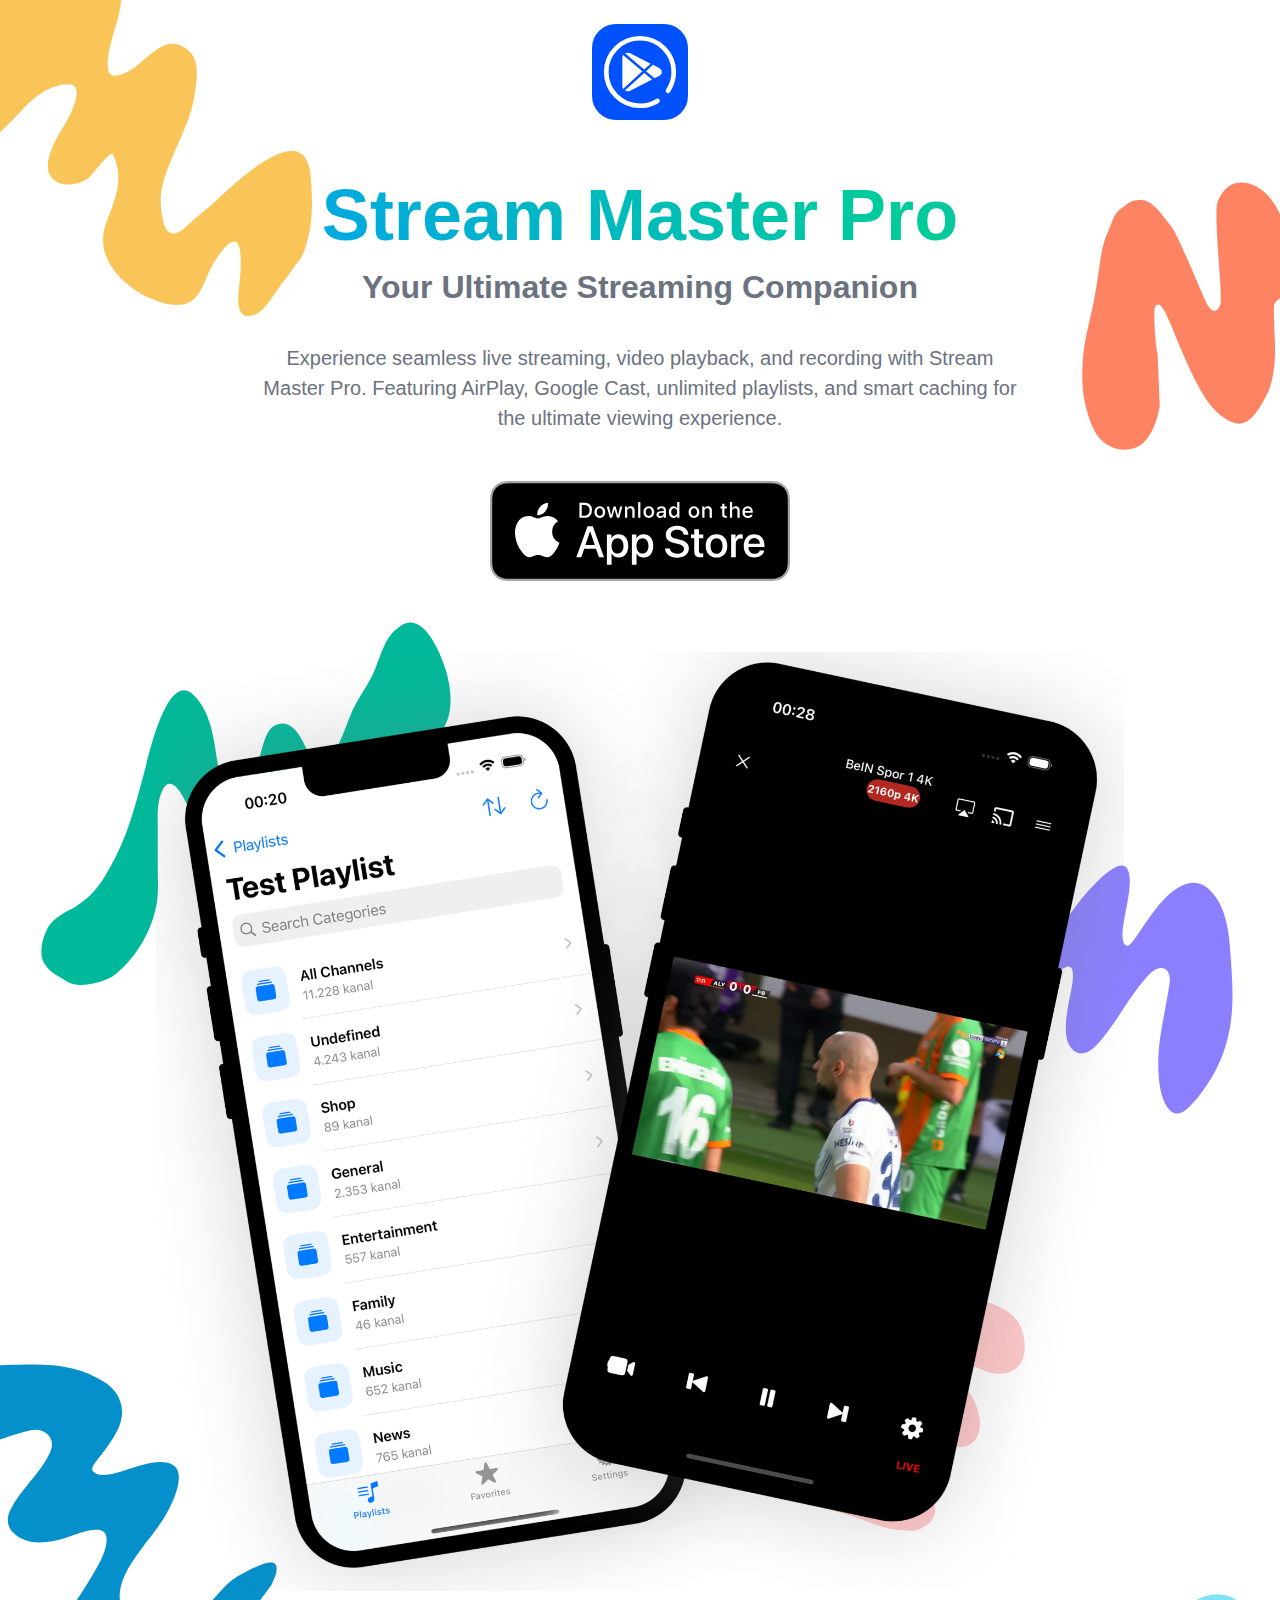
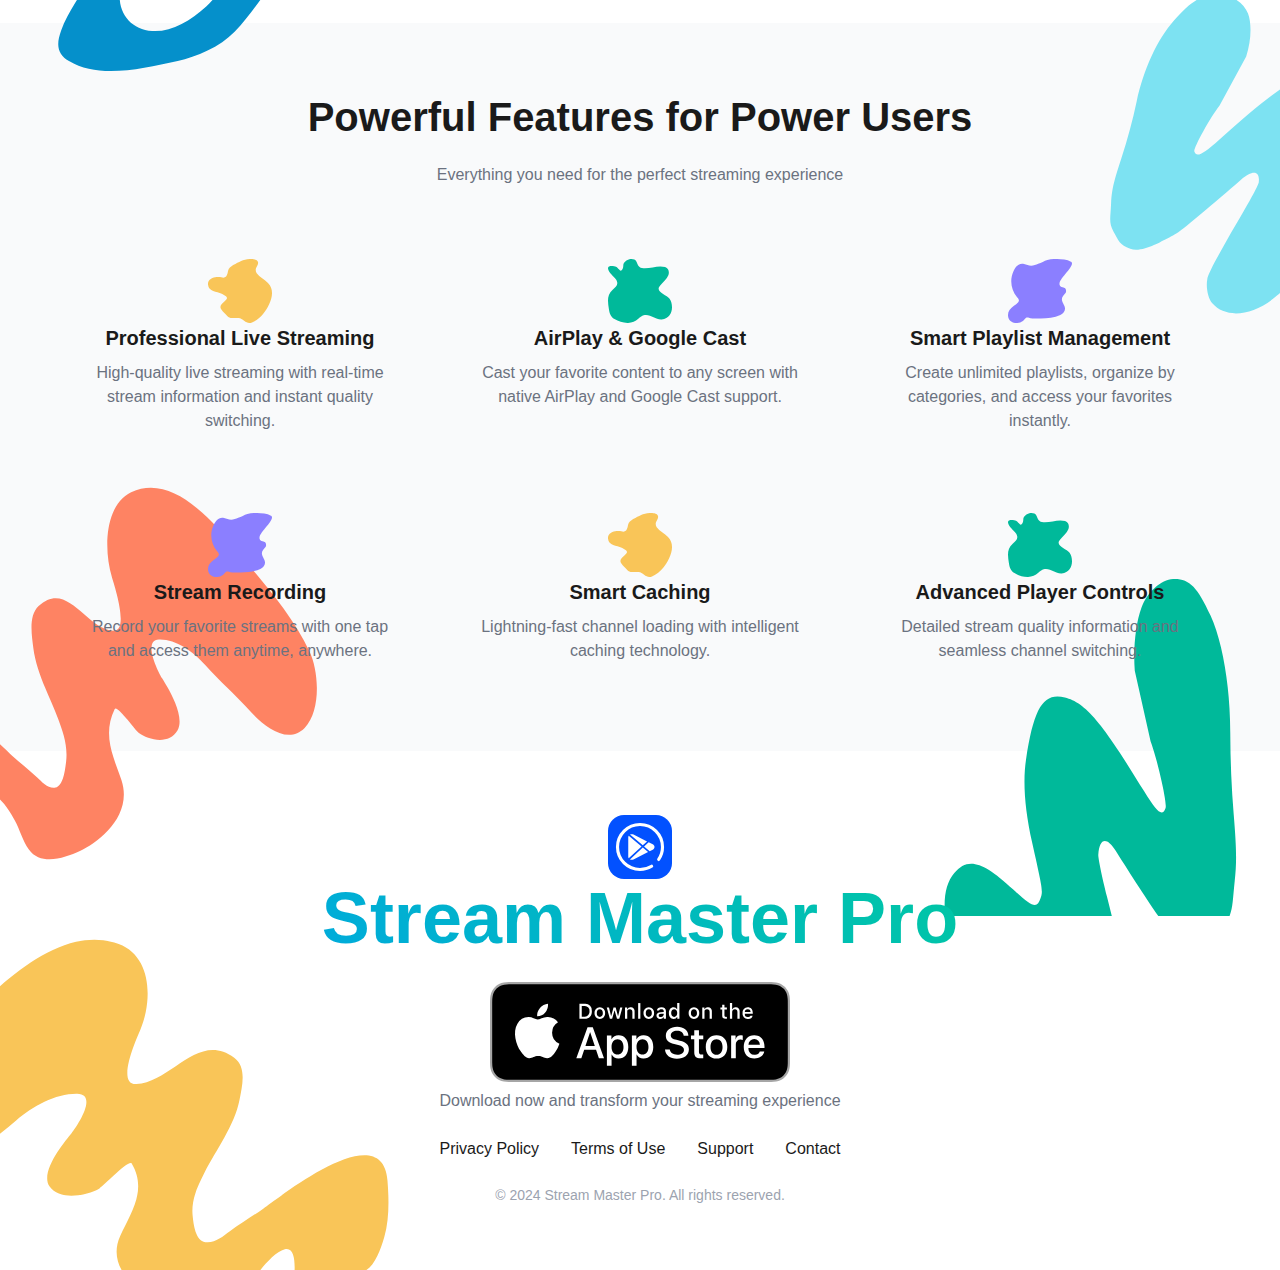
==== commit 880e9168: "terms of use" ====
--- a/index.html
+++ b/index.html
@@ -411,6 +411,7 @@
             <p class="footer-text">Download now and transform your streaming experience</p>
             <div class="footer-links">
                 <a href="./privacy-policy.html" class="footer-link">Privacy Policy</a>
+                <a href="./terms-of-use.html" class="footer-link">Terms of Use</a>
                 <a href="./support.html" class="footer-link">Support</a>
                 <a href="mailto:support@streammasterpro.com" class="footer-link">Contact</a>
             </div>
